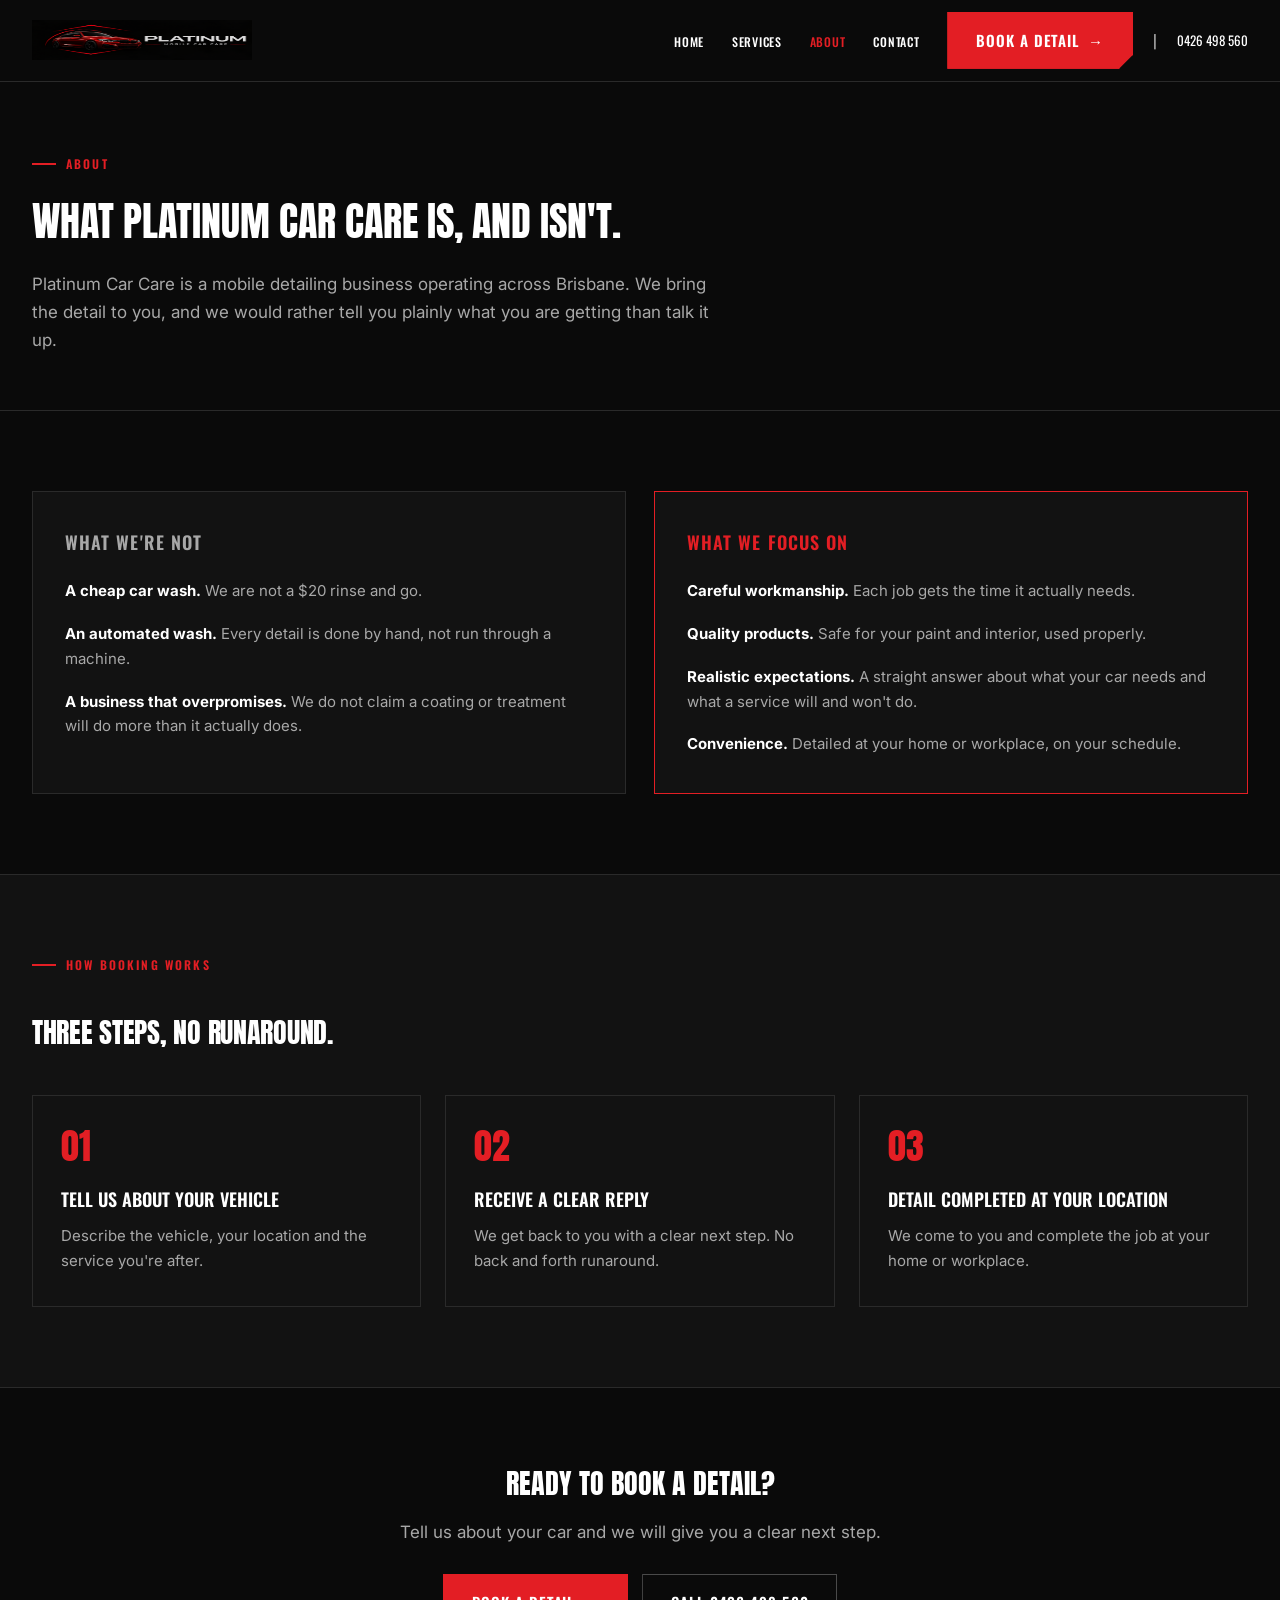
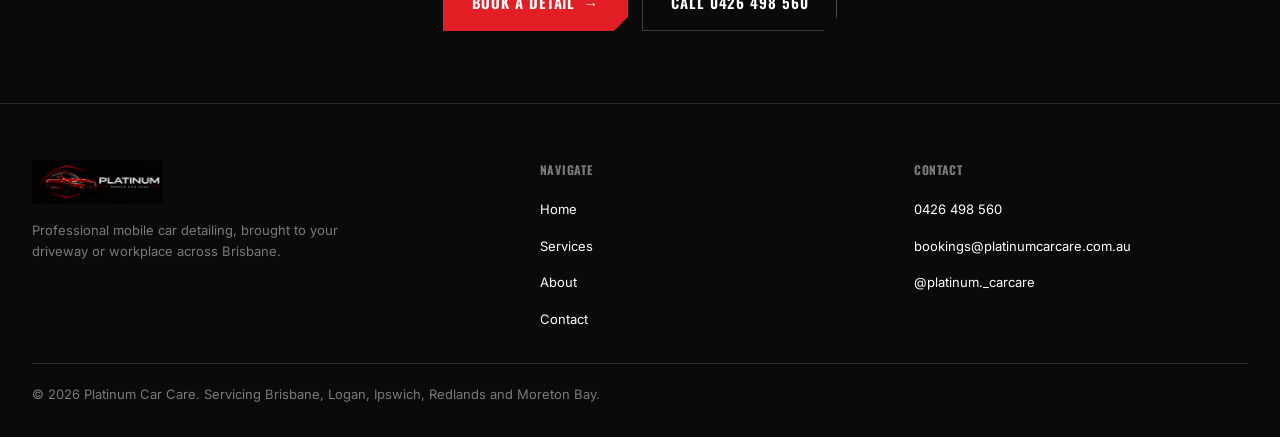
==== about.html @ b490b4bf "Build services, about and contact pages Completes the four-page site per the design reference: Servi" ====
<!DOCTYPE html>
<html lang="en-AU">
<head>
<meta charset="UTF-8">
<meta name="viewport" content="width=device-width, initial-scale=1">
<title>About | Platinum Car Care</title>
<meta name="description" content="Platinum Car Care is a mobile detailing business operating across Brisbane. Careful workmanship, quality products and realistic expectations, no overpromising.">
<link rel="canonical" href="/about.html">

<meta property="og:type" content="website">
<meta property="og:title" content="About | Platinum Car Care">
<meta property="og:description" content="What Platinum Car Care is, and isn't. A straight answer about what you're getting.">
<meta property="og:image" content="images/hero-car.jpg">
<meta name="twitter:card" content="summary_large_image">

<link rel="icon" type="image/png" sizes="32x32" href="images/favicon-32.png">
<link rel="icon" type="image/png" sizes="512x512" href="images/favicon-512.png">
<link rel="apple-touch-icon" href="images/apple-touch-icon.png">

<link rel="stylesheet" href="styles.css">
</head>
<body>
<a class="skip-link" href="#main">Skip to content</a>

<header class="site-header">
  <a class="site-header__logo" href="index.html">
    <img src="images/header-logo.png" alt="Platinum Mobile Car Care" width="220" height="74">
  </a>

  <button type="button" class="nav-toggle" aria-expanded="false" aria-controls="site-nav" aria-label="Toggle menu">
    <span class="nav-toggle__bars"></span>
  </button>

  <nav class="site-nav" id="site-nav" aria-label="Primary">
    <ul class="site-nav__links">
      <li><a href="index.html">Home</a></li>
      <li><a href="services.html">Services</a></li>
      <li><a href="about.html" aria-current="page">About</a></li>
      <li><a href="contact.html">Contact</a></li>
    </ul>
    <div class="site-nav__actions">
      <a class="btn btn-primary" href="contact.html#enquiry">Book a Detail <span class="btn-arrow" aria-hidden="true">&rarr;</span></a>
      <span class="site-nav__divider" aria-hidden="true">|</span>
      <a class="site-nav__phone" href="tel:0426498560">0426 498 560</a>
    </div>
  </nav>
</header>

<main id="main">

  <section class="page-hero">
    <div class="section__inner">
      <div class="section-heading__eyebrow">
        <span class="bar" aria-hidden="true"></span>
        <span class="label">About</span>
      </div>
      <h1 class="page-hero__title">What Platinum Car Care Is, And Isn't.</h1>
      <p class="page-hero__lede">Platinum Car Care is a mobile detailing business operating across Brisbane. We bring the detail to you, and we would rather tell you plainly what you are getting than talk it up.</p>
    </div>
  </section>

  <section class="section is-reveal" aria-label="What we're not, and what we focus on">
    <div class="section__inner">
      <div class="compare-grid">
        <div class="compare-card">
          <h2 class="compare-card__title">What We're Not</h2>
          <div class="compare-card__list">
            <p><strong>A cheap car wash.</strong> We are not a $20 rinse and go.</p>
            <p><strong>An automated wash.</strong> Every detail is done by hand, not run through a machine.</p>
            <p><strong>A business that overpromises.</strong> We do not claim a coating or treatment will do more than it actually does.</p>
          </div>
        </div>
        <div class="compare-card compare-card--accent">
          <h2 class="compare-card__title">What We Focus On</h2>
          <div class="compare-card__list">
            <p><strong>Careful workmanship.</strong> Each job gets the time it actually needs.</p>
            <p><strong>Quality products.</strong> Safe for your paint and interior, used properly.</p>
            <p><strong>Realistic expectations.</strong> A straight answer about what your car needs and what a service will and won't do.</p>
            <p><strong>Convenience.</strong> Detailed at your home or workplace, on your schedule.</p>
          </div>
        </div>
      </div>
    </div>
  </section>

  <section class="section section--alt is-reveal" aria-labelledby="process-heading">
    <div class="section__inner">
      <div class="section-heading section-heading--stacked">
        <div class="section-heading__eyebrow">
          <span class="bar" aria-hidden="true"></span>
          <span class="label">How Booking Works</span>
        </div>
        <h2 class="section-heading__title" id="process-heading">Three Steps, No Runaround.</h2>
      </div>

      <div class="process-grid">
        <div class="process-card">
          <span class="process-card__num">01</span>
          <h3 class="process-card__title">Tell Us About Your Vehicle</h3>
          <p class="process-card__desc">Describe the vehicle, your location and the service you're after.</p>
        </div>
        <div class="process-card">
          <span class="process-card__num">02</span>
          <h3 class="process-card__title">Receive A Clear Reply</h3>
          <p class="process-card__desc">We get back to you with a clear next step. No back and forth runaround.</p>
        </div>
        <div class="process-card">
          <span class="process-card__num">03</span>
          <h3 class="process-card__title">Detail Completed At Your Location</h3>
          <p class="process-card__desc">We come to you and complete the job at your home or workplace.</p>
        </div>
      </div>
    </div>
  </section>

  <section class="section section--divider cta is-reveal" aria-labelledby="cta-heading">
    <h2 class="cta__title" id="cta-heading">Ready To Book A Detail?</h2>
    <p class="cta__lede">Tell us about your car and we will give you a clear next step.</p>
    <div class="cta__actions">
      <a class="btn btn-primary" href="contact.html#enquiry">Book a Detail <span class="btn-arrow" aria-hidden="true">&rarr;</span></a>
      <a class="btn btn-secondary" href="tel:0426498560">Call 0426 498 560</a>
    </div>
  </section>

</main>

<footer class="site-footer">
  <div class="site-footer__grid">
    <div>
      <img class="site-footer__logo" src="images/header-logo.png" alt="Platinum Mobile Car Care">
      <p class="site-footer__blurb">Professional mobile car detailing, brought to your driveway or workplace across Brisbane.</p>
    </div>
    <div>
      <h3 class="site-footer__heading">Navigate</h3>
      <ul class="site-footer__links">
        <li><a href="index.html">Home</a></li>
        <li><a href="services.html">Services</a></li>
        <li><a href="about.html">About</a></li>
        <li><a href="contact.html">Contact</a></li>
      </ul>
    </div>
    <div>
      <h3 class="site-footer__heading">Contact</h3>
      <ul class="site-footer__links">
        <li><a href="tel:0426498560">0426 498 560</a></li>
        <li><a href="mailto:bookings@platinumcarcare.com.au">bookings@platinumcarcare.com.au</a></li>
        <li><a href="https://instagram.com/platinum._carcare">@platinum._carcare</a></li>
      </ul>
    </div>
  </div>
  <div class="site-footer__bottom">
    <p>&copy; 2026 Platinum Car Care. Servicing Brisbane, Logan, Ipswich, Redlands and Moreton Bay.</p>
  </div>
</footer>

<script src="main.js"></script>
</body>
</html>
---- styles.css ----
/*
  Type system
  -----------
  Display  (Anton):   oversized, condensed, near-black weight headlines. Built for impact
                        at large sizes, echoing the sharp angles of the logo mark.
  Heading  (Oswald):   semi-bold, wide-tracked condensed face for nav links, buttons, labels
                        and card titles. Reads clearly at small sizes and shares Anton's
                        verticality without competing with it at headline scale.
  Body     (Inter):    a neutral, highly legible grotesque for paragraph copy. Keeps longer
                        text (descriptions, FAQ answers) comfortable to read against the dark
                        background, in contrast to the two condensed display faces above.
  Headlines, labels, nav and buttons are set in uppercase; body copy stays sentence case.
*/

@import url('https://fonts.googleapis.com/css2?family=Anton&family=Oswald:wght@400;500;600;700&family=Inter:wght@400;500;600;700&display=swap');

:root {
  /* base palette */
  --black-1: #0a0a0a;
  --black-2: #121212;
  --black-3: #1a1a1a;
  --gray-1: #2a2a2a;
  --gray-2: #4a4a4a;
  --gray-3: #7a7a7a;
  --gray-4: #a8a8a8;
  --white: #ffffff;
  --red-1: #e31e24;
  --red-2: #b3151a;
  --red-3: #7a0e12;
  --red-glow: #ff3b3b;

  /* semantic */
  --bg-page: var(--black-1);
  --bg-surface: var(--black-2);
  --bg-surface-raised: var(--black-3);
  --border-subtle: var(--gray-1);
  --border-strong: var(--gray-2);

  --text-primary: var(--white);
  --text-secondary: var(--gray-4);
  --text-muted: var(--gray-3);
  --text-accent: var(--red-1);

  --focus-ring: var(--red-1);

  --border-hairline: 1px solid var(--border-subtle);
  --diagonal-clip: polygon(0 0, 100% 0, 100% calc(100% - 14px), calc(100% - 14px) 100%, 0 100%);
  --diagonal-clip-sm: polygon(0 0, 100% 0, 100% calc(100% - 8px), calc(100% - 8px) 100%, 0 100%);

  --duration-fast: 120ms;
  --duration-normal: 200ms;
  --ease-standard: cubic-bezier(.4, 0, .2, 1);

  /* fonts */
  --font-display: 'Anton', Impact, sans-serif;
  --font-heading: 'Oswald', 'Arial Narrow', sans-serif;
  --font-body: 'Inter', -apple-system, BlinkMacSystemFont, sans-serif;

  --text-display-xl: clamp(2.75rem, 5vw, 4.2rem);
  --text-display-lg: clamp(2rem, 4.2vw, 2.5rem);
  --text-display-md: clamp(1.5rem, 3.2vw, 1.75rem);
  --text-heading-lg: 1.125rem;
  --text-heading-md: .9375rem;
  --text-heading-sm: .75rem;
  --text-body-lg: 1.0625rem;
  --text-body-md: .9375rem;
  --text-body-sm: .8125rem;
  --text-label: .6875rem;

  --tracking-tight: -.01em;
  --tracking-wide: .06em;
  --tracking-widest: .18em;

  --leading-tight: 1.05;
  --leading-relaxed: 1.65;

  --container-max: 1440px;
  --container-pad: 32px;
}

*, *::before, *::after { box-sizing: border-box; }

html { -webkit-text-size-adjust: 100%; }

body {
  margin: 0;
  background: var(--bg-page);
  color: var(--text-primary);
  font-family: var(--font-body);
  line-height: var(--leading-relaxed);
}

img { max-width: 100%; display: block; }

a {
  color: var(--red-1);
  text-decoration: none;
  transition: color var(--duration-normal) var(--ease-standard);
}
a:hover { color: var(--red-glow); }

::selection { background: var(--red-1); color: var(--white); }

:focus-visible {
  outline: 2px solid var(--focus-ring);
  outline-offset: 2px;
}

.container {
  max-width: var(--container-max);
  margin: 0 auto;
  padding: 0 var(--container-pad);
}

.visually-hidden {
  position: absolute;
  width: 1px;
  height: 1px;
  margin: -1px;
  padding: 0;
  overflow: hidden;
  clip: rect(0, 0, 0, 0);
  white-space: nowrap;
  border: 0;
}

.skip-link {
  position: absolute;
  left: 12px;
  top: -60px;
  background: var(--red-1);
  color: var(--white);
  padding: 12px 18px;
  font-family: var(--font-heading);
  font-weight: 600;
  text-transform: uppercase;
  letter-spacing: var(--tracking-wide);
  z-index: 1000;
  transition: top var(--duration-normal) var(--ease-standard);
}
.skip-link:focus { top: 12px; }

/* ---------- Buttons ---------- */

.btn {
  display: inline-flex;
  align-items: center;
  justify-content: center;
  gap: 8px;
  font-family: var(--font-heading);
  font-weight: 600;
  text-transform: uppercase;
  letter-spacing: var(--tracking-wide);
  font-size: var(--text-heading-md);
  padding: 15px 28px;
  border: 1px solid transparent;
  cursor: pointer;
  clip-path: var(--diagonal-clip);
  white-space: nowrap;
  transition: background var(--duration-normal) var(--ease-standard),
              color var(--duration-normal) var(--ease-standard),
              border-color var(--duration-normal) var(--ease-standard);
}
.btn-primary {
  background: var(--red-1);
  color: var(--white);
  border-color: var(--red-1);
}
.btn-primary:hover,
.btn-primary:focus-visible {
  background: var(--red-glow);
  border-color: var(--red-glow);
  color: var(--white);
}
.btn-secondary {
  background: transparent;
  color: var(--white);
  border-color: var(--border-strong);
}
.btn-secondary:hover,
.btn-secondary:focus-visible {
  background: var(--bg-surface-raised);
  border-color: var(--white);
  color: var(--white);
}
.btn-arrow { flex-shrink: 0; }

/* ---------- Header / nav ---------- */

.site-header {
  position: sticky;
  top: 0;
  z-index: 100;
  display: flex;
  align-items: center;
  justify-content: space-between;
  gap: 20px;
  padding: 12px var(--container-pad);
  background: var(--black-1);
  border-bottom: var(--border-hairline);
  font-family: var(--font-heading);
}

.site-header__logo img { height: 40px; }

.nav-toggle {
  display: none;
  align-items: center;
  justify-content: center;
  width: 44px;
  height: 44px;
  background: transparent;
  border: 1px solid var(--border-strong);
  color: var(--white);
  cursor: pointer;
  clip-path: var(--diagonal-clip-sm);
}
.nav-toggle__bars,
.nav-toggle__bars::before,
.nav-toggle__bars::after {
  display: block;
  width: 20px;
  height: 2px;
  background: var(--white);
  transition: transform var(--duration-normal) var(--ease-standard), opacity var(--duration-normal) var(--ease-standard);
}
.nav-toggle__bars { position: relative; }
.nav-toggle__bars::before,
.nav-toggle__bars::after { content: ""; position: absolute; left: 0; }
.nav-toggle__bars::before { top: -6px; }
.nav-toggle__bars::after { top: 6px; }
.nav-toggle[aria-expanded="true"] .nav-toggle__bars { background: transparent; }
.nav-toggle[aria-expanded="true"] .nav-toggle__bars::before { transform: translateY(6px) rotate(45deg); }
.nav-toggle[aria-expanded="true"] .nav-toggle__bars::after { transform: translateY(-6px) rotate(-45deg); }

.site-nav {
  display: flex;
  align-items: center;
  gap: 28px;
  flex: 1;
  justify-content: flex-end;
}

.site-nav__links {
  display: flex;
  gap: 28px;
  list-style: none;
  margin: 0;
  padding: 0;
}
.site-nav__links a {
  font-size: var(--text-heading-sm);
  font-weight: 500;
  letter-spacing: var(--tracking-wide);
  text-transform: uppercase;
  color: var(--white);
  white-space: nowrap;
}
.site-nav__links a:hover,
.site-nav__links a:focus-visible,
.site-nav__links a[aria-current="page"] {
  color: var(--red-1);
}

.site-nav__actions {
  display: flex;
  align-items: center;
  gap: 20px;
}
.site-nav__phone {
  color: var(--white);
  font-size: var(--text-body-sm);
  white-space: nowrap;
}
.site-nav__phone:hover,
.site-nav__phone:focus-visible { color: var(--red-1); }
.site-nav__divider { color: var(--text-secondary); }

@media (max-width: 900px) {
  .nav-toggle { display: inline-flex; }
  .site-nav {
    position: fixed;
    inset: 68px 0 auto 0;
    flex-direction: column;
    align-items: stretch;
    justify-content: flex-start;
    gap: 0;
    background: var(--black-1);
    border-bottom: var(--border-hairline);
    padding: 8px var(--container-pad) 24px;
    transform: translateY(-12px);
    opacity: 0;
    pointer-events: none;
    visibility: hidden;
    transition: opacity var(--duration-normal) var(--ease-standard),
                transform var(--duration-normal) var(--ease-standard),
                visibility var(--duration-normal);
    max-height: calc(100vh - 68px);
    overflow-y: auto;
  }
  .site-nav.is-open {
    transform: translateY(0);
    opacity: 1;
    pointer-events: auto;
    visibility: visible;
  }
  .site-nav__links {
    flex-direction: column;
    gap: 4px;
    padding: 8px 0;
  }
  .site-nav__links a {
    display: block;
    padding: 12px 4px;
    border-bottom: var(--border-hairline);
  }
  .site-nav__actions {
    flex-direction: column;
    align-items: stretch;
    gap: 14px;
    margin-top: 12px;
  }
  .site-nav__divider { display: none; }
  .site-nav__actions .btn { width: 100%; }
}

@media (prefers-reduced-motion: reduce) {
  .site-nav,
  .nav-toggle__bars,
  .nav-toggle__bars::before,
  .nav-toggle__bars::after {
    transition: none;
  }
}

/* ---------- Hero ---------- */

.hero {
  position: relative;
  min-height: 620px;
  background: var(--black-1);
  display: flex;
  align-items: center;
  overflow: hidden;
  border-bottom: var(--border-hairline);
}
.hero__media {
  position: absolute;
  right: 0;
  top: 0;
  height: 100%;
  width: 58%;
  object-fit: cover;
  opacity: .92;
}
.hero__scrim {
  position: absolute;
  inset: 0;
  background: linear-gradient(90deg, var(--black-1) 38%, transparent 68%);
}
.hero__content {
  position: relative;
  z-index: 1;
  padding: 64px var(--container-pad);
  max-width: 600px;
  display: flex;
  flex-direction: column;
  gap: 22px;
}
.hero__eyebrow {
  display: flex;
  align-items: center;
  gap: 10px;
}
.hero__eyebrow span.bar {
  width: 24px;
  height: 2px;
  background: var(--red-1);
}
.hero__eyebrow span.label {
  font-family: var(--font-heading);
  font-size: var(--text-heading-sm);
  font-weight: 600;
  letter-spacing: var(--tracking-widest);
  text-transform: uppercase;
  color: var(--red-1);
}
.hero__title {
  font-family: var(--font-display);
  font-weight: 400;
  text-transform: uppercase;
  line-height: var(--leading-tight);
  font-size: var(--text-display-xl);
  margin: 0;
  color: var(--white);
}
.hero__rule {
  width: 64px;
  height: 4px;
  background: var(--red-1);
}
.hero__lede {
  color: var(--text-secondary);
  font-size: var(--text-body-lg);
  line-height: var(--leading-relaxed);
  margin: 0;
  max-width: 480px;
}
.hero__ctas {
  display: flex;
  gap: 14px;
  flex-wrap: wrap;
}
.hero__meta {
  display: flex;
  gap: 16px;
  flex-wrap: wrap;
  margin-top: 6px;
  font-family: var(--font-heading);
  font-size: var(--text-label);
  letter-spacing: var(--tracking-wide);
  text-transform: uppercase;
  color: var(--text-muted);
}

@media (max-width: 860px) {
  .hero {
    flex-direction: column;
    min-height: auto;
  }
  .hero__media {
    position: static;
    width: 100%;
    height: 280px;
    opacity: 1;
    order: -1;
  }
  .hero__scrim { display: none; }
  .hero__content {
    max-width: 100%;
    padding: 36px 20px 44px;
  }
}

/* ---------- Section shell ---------- */

.section {
  background: var(--black-1);
  padding: 80px var(--container-pad);
}
.section--alt { background: var(--black-2); border-top: var(--border-hairline); }
.section--divider { border-top: var(--border-hairline); }
.section__inner { max-width: var(--container-max); margin: 0 auto; }

.section.is-reveal {
  opacity: 0;
  transform: translateY(24px);
  transition: opacity 600ms var(--ease-standard), transform 600ms var(--ease-standard);
}
.section.is-reveal.is-visible {
  opacity: 1;
  transform: translateY(0);
}
@media (prefers-reduced-motion: reduce) {
  .section.is-reveal {
    opacity: 1;
    transform: none;
    transition: none;
  }
}

@media (max-width: 640px) {
  .section { padding: 56px 20px; }
}

/* ---------- Section heading ---------- */

.section-heading {
  display: flex;
  justify-content: space-between;
  align-items: flex-end;
  gap: 24px;
  flex-wrap: wrap;
}
.section-heading--stacked {
  flex-direction: column;
  align-items: flex-start;
}
.section-heading__eyebrow {
  display: flex;
  align-items: center;
  gap: 10px;
}
.section-heading__eyebrow span.bar {
  width: 24px;
  height: 2px;
  background: var(--red-1);
}
.section-heading__eyebrow span.label {
  font-family: var(--font-heading);
  font-size: var(--text-heading-sm);
  font-weight: 600;
  letter-spacing: var(--tracking-widest);
  text-transform: uppercase;
  color: var(--red-1);
}
.section-heading__title {
  font-family: var(--font-display);
  font-weight: 400;
  text-transform: uppercase;
  color: var(--white);
  font-size: var(--text-display-md);
  letter-spacing: var(--tracking-tight);
  margin: 10px 0 0;
}
.section-heading__description {
  font-family: var(--font-body);
  color: var(--text-secondary);
  font-size: var(--text-body-md);
  line-height: var(--leading-relaxed);
  max-width: 420px;
  margin: 0;
}

/* ---------- Service cards ---------- */

.services-grid {
  display: grid;
  grid-template-columns: repeat(3, 1fr);
  gap: 20px;
  margin-top: 40px;
}
@media (max-width: 900px) {
  .services-grid { grid-template-columns: repeat(2, 1fr); }
}
@media (max-width: 600px) {
  .services-grid { grid-template-columns: 1fr; }
}

.service-card {
  background: var(--bg-surface);
  border: var(--border-hairline);
  clip-path: var(--diagonal-clip);
  display: flex;
  flex-direction: column;
  overflow: hidden;
}
.service-card__media {
  position: relative;
  height: 160px;
}
.service-card__media img {
  width: 100%;
  height: 100%;
  object-fit: cover;
}
.service-card__index {
  position: absolute;
  top: 12px;
  left: 14px;
  display: flex;
  align-items: center;
  gap: 8px;
  font-family: var(--font-heading);
  font-weight: 600;
  font-size: var(--text-heading-sm);
  color: var(--white);
}
.service-card__index .bar {
  width: 18px;
  height: 2px;
  background: var(--red-1);
}
.service-card__body { padding: 18px 20px 22px; }
.service-card__title {
  font-family: var(--font-heading);
  font-weight: 600;
  text-transform: uppercase;
  font-size: var(--text-heading-lg);
  color: var(--white);
  margin: 0 0 8px;
}
.service-card__desc {
  font-family: var(--font-body);
  font-size: var(--text-body-sm);
  color: var(--text-secondary);
  line-height: var(--leading-relaxed);
  margin: 0 0 14px;
}
.service-card__link {
  display: inline-flex;
  align-items: center;
  gap: 6px;
  font-family: var(--font-heading);
  font-weight: 600;
  font-size: var(--text-body-sm);
  letter-spacing: var(--tracking-wide);
  text-transform: uppercase;
  color: var(--red-1);
}

/* ---------- Feature cards (Why Platinum) ---------- */

.features-grid {
  display: grid;
  grid-template-columns: repeat(4, 1fr);
  gap: 20px;
  margin-top: 36px;
}
@media (max-width: 900px) {
  .features-grid { grid-template-columns: repeat(2, 1fr); }
}
@media (max-width: 560px) {
  .features-grid { grid-template-columns: 1fr; }
}
.feature-card {
  background: var(--bg-surface);
  border: var(--border-hairline);
  padding: 28px 24px;
  display: flex;
  flex-direction: column;
  gap: 12px;
}
.feature-card .bar {
  width: 24px;
  height: 2px;
  background: var(--red-1);
}
.feature-card__title {
  font-family: var(--font-heading);
  font-weight: 600;
  text-transform: uppercase;
  font-size: var(--text-heading-lg);
  color: var(--white);
  margin: 0;
}
.feature-card__desc {
  font-size: var(--text-body-sm);
  color: var(--text-secondary);
  line-height: var(--leading-relaxed);
  margin: 0;
}

/* ---------- Service area ---------- */

.area-lede {
  color: var(--text-secondary);
  font-size: var(--text-body-lg);
  line-height: var(--leading-relaxed);
  margin: 20px 0 24px;
  max-width: 640px;
}
.area-tags {
  display: flex;
  gap: 12px;
  flex-wrap: wrap;
  margin: 0 0 20px;
  padding: 0;
  list-style: none;
}
.area-tags li {
  border: var(--border-hairline);
  padding: 10px 18px;
  font-family: var(--font-heading);
  font-size: var(--text-label);
  letter-spacing: var(--tracking-wide);
  text-transform: uppercase;
  color: var(--white);
}
.area-note {
  color: var(--text-muted);
  font-size: var(--text-body-md);
  margin: 0;
}

/* ---------- FAQ ---------- */

.faq {
  max-width: 900px;
  margin: 0 auto;
}
.faq-list {
  margin-top: 32px;
}
.faq-item {
  border-top: var(--border-hairline);
  padding: 22px 0;
}
.faq-item:last-child { border-bottom: var(--border-hairline); }
.faq-item__q {
  font-family: var(--font-heading);
  font-weight: 600;
  text-transform: uppercase;
  font-size: var(--text-heading-md);
  color: var(--white);
  margin: 0 0 8px;
}
.faq-item__a {
  color: var(--text-secondary);
  font-size: var(--text-body-md);
  line-height: var(--leading-relaxed);
  margin: 0;
}

/* ---------- CTA ---------- */

.cta {
  text-align: center;
  padding: 72px var(--container-pad);
}
.cta__title {
  font-family: var(--font-display);
  font-weight: 400;
  text-transform: uppercase;
  color: var(--white);
  font-size: var(--text-display-md);
  margin: 0 0 12px;
}
.cta__lede {
  color: var(--text-secondary);
  font-size: var(--text-body-lg);
  margin: 0 0 28px;
}
.cta__actions {
  display: flex;
  gap: 14px;
  justify-content: center;
  flex-wrap: wrap;
}

/* ---------- Footer ---------- */

.site-footer {
  background: var(--black-1);
  border-top: var(--border-hairline);
  padding: 56px var(--container-pad) 32px;
}
.site-footer__grid {
  max-width: var(--container-max);
  margin: 0 auto;
  display: grid;
  grid-template-columns: 1.4fr 1fr 1fr;
  gap: 40px;
}
@media (max-width: 700px) {
  .site-footer__grid { grid-template-columns: 1fr; gap: 28px; }
}
.site-footer__logo { height: 44px; margin-bottom: 16px; }
.site-footer__blurb {
  color: var(--text-muted);
  font-size: var(--text-body-sm);
  line-height: var(--leading-relaxed);
  max-width: 320px;
  margin: 0;
}
.site-footer__heading {
  font-family: var(--font-heading);
  letter-spacing: var(--tracking-wide);
  text-transform: uppercase;
  font-size: var(--text-heading-sm);
  color: var(--text-muted);
  margin: 0 0 16px;
}
.site-footer__links {
  display: flex;
  flex-direction: column;
  gap: 10px;
  list-style: none;
  margin: 0;
  padding: 0;
}
.site-footer__links a {
  color: var(--white);
  font-size: var(--text-body-sm);
}
.site-footer__bottom {
  max-width: var(--container-max);
  margin: 32px auto 0;
  padding-top: 20px;
  border-top: var(--border-hairline);
  display: flex;
  justify-content: space-between;
  flex-wrap: wrap;
  gap: 8px;
}
.site-footer__bottom p {
  color: var(--text-muted);
  font-size: var(--text-body-sm);
  margin: 0;
}

/* ---------- Page hero (services / about / contact) ---------- */

.page-hero {
  background: var(--black-1);
  padding: 72px var(--container-pad) 56px;
  border-bottom: var(--border-hairline);
}
.page-hero__title {
  font-family: var(--font-display);
  font-weight: 400;
  text-transform: uppercase;
  color: var(--white);
  font-size: var(--text-display-lg);
  margin: 14px 0 16px;
  max-width: 820px;
}
.page-hero__lede {
  color: var(--text-secondary);
  font-size: var(--text-body-lg);
  line-height: var(--leading-relaxed);
  max-width: 680px;
  margin: 0;
}
@media (max-width: 640px) {
  .page-hero { padding: 48px 20px 40px; }
}

/* ---------- Service detail (services page) ---------- */

.service-detail {
  padding: 72px var(--container-pad);
  border-bottom: var(--border-hairline);
}
.service-detail__inner {
  max-width: var(--container-max);
  margin: 0 auto;
  display: grid;
  grid-template-columns: 1fr 1fr;
  gap: 56px;
  align-items: center;
}
.service-detail__num {
  font-family: var(--font-heading);
  font-weight: 600;
  font-size: var(--text-heading-sm);
  color: var(--red-1);
}
.service-detail__title {
  font-family: var(--font-display);
  font-weight: 400;
  text-transform: uppercase;
  color: var(--white);
  font-size: var(--text-display-md);
  margin: 8px 0 16px;
}
.service-detail__desc {
  color: var(--text-secondary);
  font-size: var(--text-body-lg);
  line-height: var(--leading-relaxed);
  margin: 0 0 18px;
}
.service-detail__list {
  color: var(--text-secondary);
  font-size: var(--text-body-md);
  line-height: var(--leading-relaxed);
  margin: 0;
  padding-left: 20px;
}
.service-detail__list li + li { margin-top: 6px; }
.service-detail__media {
  clip-path: var(--diagonal-clip);
  height: 380px;
  overflow: hidden;
}
.service-detail__media img {
  width: 100%;
  height: 100%;
  object-fit: cover;
}

@media (max-width: 860px) {
  .service-detail { padding: 48px 20px; }
  .service-detail__inner { grid-template-columns: 1fr; gap: 28px; }
  .service-detail__media { height: 240px; order: -1; }
}

/* ---------- About: comparison grid ---------- */

.compare-grid {
  display: grid;
  grid-template-columns: 1fr 1fr;
  gap: 28px;
}
@media (max-width: 700px) {
  .compare-grid { grid-template-columns: 1fr; }
}
.compare-card {
  background: var(--bg-surface);
  border: var(--border-hairline);
  padding: 36px 32px;
}
.compare-card--accent { border: 1px solid var(--red-1); }
.compare-card__title {
  font-family: var(--font-heading);
  font-weight: 600;
  text-transform: uppercase;
  letter-spacing: var(--tracking-wide);
  font-size: var(--text-heading-lg);
  color: var(--text-secondary);
  margin: 0 0 22px;
}
.compare-card--accent .compare-card__title { color: var(--red-1); }
.compare-card__list {
  display: flex;
  flex-direction: column;
  gap: 18px;
}
.compare-card__list p {
  margin: 0;
  color: var(--text-secondary);
  font-size: var(--text-body-md);
  line-height: var(--leading-relaxed);
}
.compare-card__list strong { color: var(--white); }

/* ---------- About: process steps ---------- */

.process-grid {
  display: grid;
  grid-template-columns: repeat(3, 1fr);
  gap: 24px;
  margin-top: 40px;
}
@media (max-width: 860px) {
  .process-grid { grid-template-columns: 1fr; }
}
.process-card {
  background: var(--bg-surface);
  border: var(--border-hairline);
  padding: 32px 28px;
}
.process-card__num {
  font-family: var(--font-display);
  color: var(--red-1);
  font-size: 2.25rem;
  line-height: 1;
}
.process-card__title {
  font-family: var(--font-heading);
  font-weight: 600;
  text-transform: uppercase;
  font-size: var(--text-heading-lg);
  color: var(--white);
  margin: 16px 0 10px;
}
.process-card__desc {
  color: var(--text-secondary);
  font-size: var(--text-body-md);
  line-height: var(--leading-relaxed);
  margin: 0;
}

/* ---------- Contact ---------- */

.enquiry-grid {
  display: grid;
  grid-template-columns: 1.4fr 1fr;
  gap: 48px;
}
@media (max-width: 900px) {
  .enquiry-grid { grid-template-columns: 1fr; }
}

.enquiry-form {
  display: flex;
  flex-direction: column;
  gap: 22px;
}
.form-row {
  display: grid;
  grid-template-columns: 1fr 1fr;
  gap: 20px;
}
@media (max-width: 560px) {
  .form-row { grid-template-columns: 1fr; }
}
.field-label {
  display: block;
  font-family: var(--font-heading);
  font-size: var(--text-label);
  letter-spacing: var(--tracking-wide);
  text-transform: uppercase;
  color: var(--text-secondary);
  margin-bottom: 8px;
}
.field {
  width: 100%;
  background: var(--black-1);
  border: 1px solid var(--border-strong);
  color: var(--white);
  font-family: var(--font-body);
  font-size: var(--text-body-md);
  padding: 12px 14px;
  box-sizing: border-box;
}
.field:focus-visible {
  outline: 2px solid var(--red-1);
  outline-offset: 1px;
}
textarea.field { resize: vertical; }
.form-error {
  color: var(--red-1);
  font-size: var(--text-body-sm);
  margin: 0;
}
.success-panel {
  background: var(--bg-surface);
  border: 1px solid var(--red-1);
  padding: 48px 40px;
}
.success-panel__title {
  font-family: var(--font-heading);
  font-weight: 600;
  text-transform: uppercase;
  font-size: var(--text-heading-lg);
  color: var(--white);
  margin: 0 0 12px;
}
.success-panel__desc {
  color: var(--text-secondary);
  font-size: var(--text-body-lg);
  line-height: var(--leading-relaxed);
  margin: 0;
}
.success-panel__desc a { color: var(--red-1); }

.contact-aside {
  display: flex;
  flex-direction: column;
  gap: 32px;
}
.contact-card {
  background: var(--bg-surface);
  border: var(--border-hairline);
  padding: 32px 28px;
}
.contact-card__title {
  font-family: var(--font-heading);
  font-weight: 600;
  text-transform: uppercase;
  letter-spacing: var(--tracking-wide);
  font-size: var(--text-heading-md);
  color: var(--text-secondary);
  margin: 0 0 18px;
}
.contact-card__links {
  display: flex;
  flex-direction: column;
  gap: 12px;
}
.contact-card__links a.phone {
  color: var(--white);
  font-size: var(--text-body-lg);
  font-weight: 600;
}
.contact-card__links a.muted {
  color: var(--text-secondary);
  font-size: var(--text-body-md);
}
.contact-card__desc {
  color: var(--text-secondary);
  font-size: var(--text-body-md);
  line-height: var(--leading-relaxed);
  margin: 0 0 14px;
}
.contact-card__note {
  color: var(--text-muted);
  font-size: var(--text-body-sm);
  margin: 0;
}
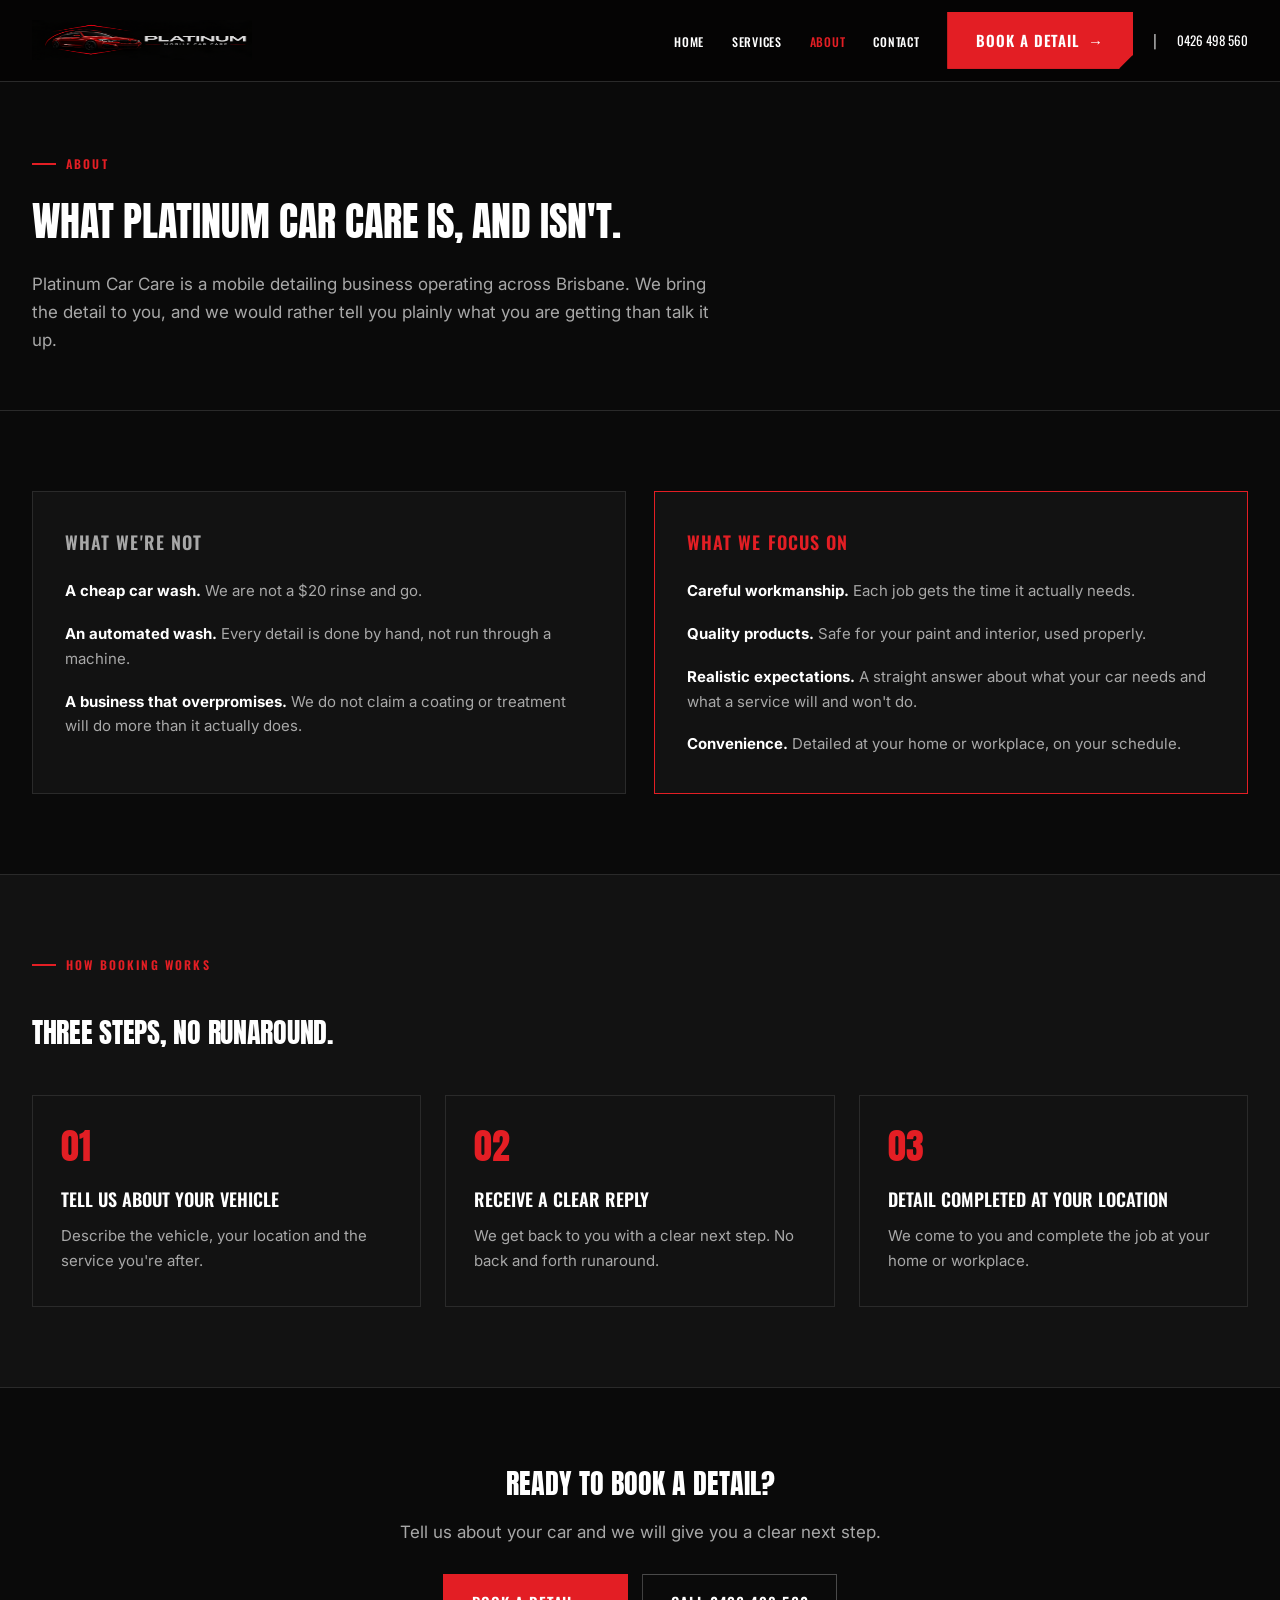
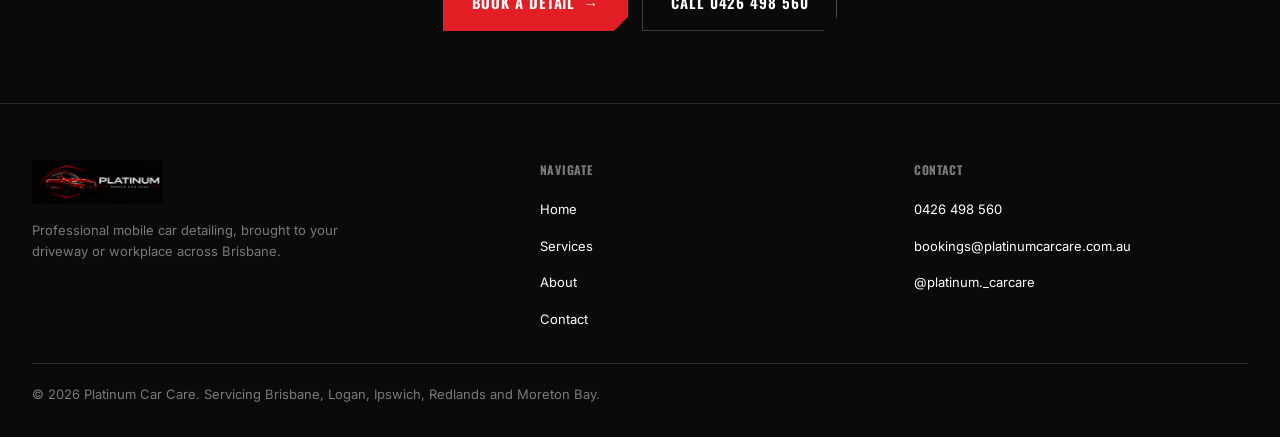
==== commit 4baf6d7a: "Blend header into logo background, lock dark color scheme Header (and its mobile dropdown) now use a" ====
--- a/about.html
+++ b/about.html
@@ -3,6 +3,7 @@
 <head>
 <meta charset="UTF-8">
 <meta name="viewport" content="width=device-width, initial-scale=1">
+<meta name="color-scheme" content="dark">
 <title>About | Platinum Car Care</title>
 <meta name="description" content="Platinum Car Care is a mobile detailing business operating across Brisbane. Careful workmanship, quality products and realistic expectations, no overpromising.">
 <link rel="canonical" href="/about.html">
--- a/styles.css
+++ b/styles.css
@@ -19,6 +19,8 @@
   --black-1: #0a0a0a;
   --black-2: #121212;
   --black-3: #1a1a1a;
+  /* sampled from header-logo.png's own background so the header blends into the logo art */
+  --header-bg: #050404;
   --gray-1: #2a2a2a;
   --gray-2: #4a4a4a;
   --gray-3: #7a7a7a;
@@ -80,6 +82,11 @@
 
 *, *::before, *::after { box-sizing: border-box; }
 
+/* This site has one theme only, so lock the color scheme: prevents the browser
+   from swapping in light-mode UA styling (form controls, scrollbars) when the
+   OS/browser is set to light mode. */
+:root { color-scheme: dark; }
+
 html { -webkit-text-size-adjust: 100%; }
 
 body {
@@ -196,7 +203,7 @@
   justify-content: space-between;
   gap: 20px;
   padding: 12px var(--container-pad);
-  background: var(--black-1);
+  background: var(--header-bg);
   border-bottom: var(--border-hairline);
   font-family: var(--font-heading);
 }
@@ -285,7 +292,7 @@
     align-items: stretch;
     justify-content: flex-start;
     gap: 0;
-    background: var(--black-1);
+    background: var(--header-bg);
     border-bottom: var(--border-hairline);
     padding: 8px var(--container-pad) 24px;
     transform: translateY(-12px);
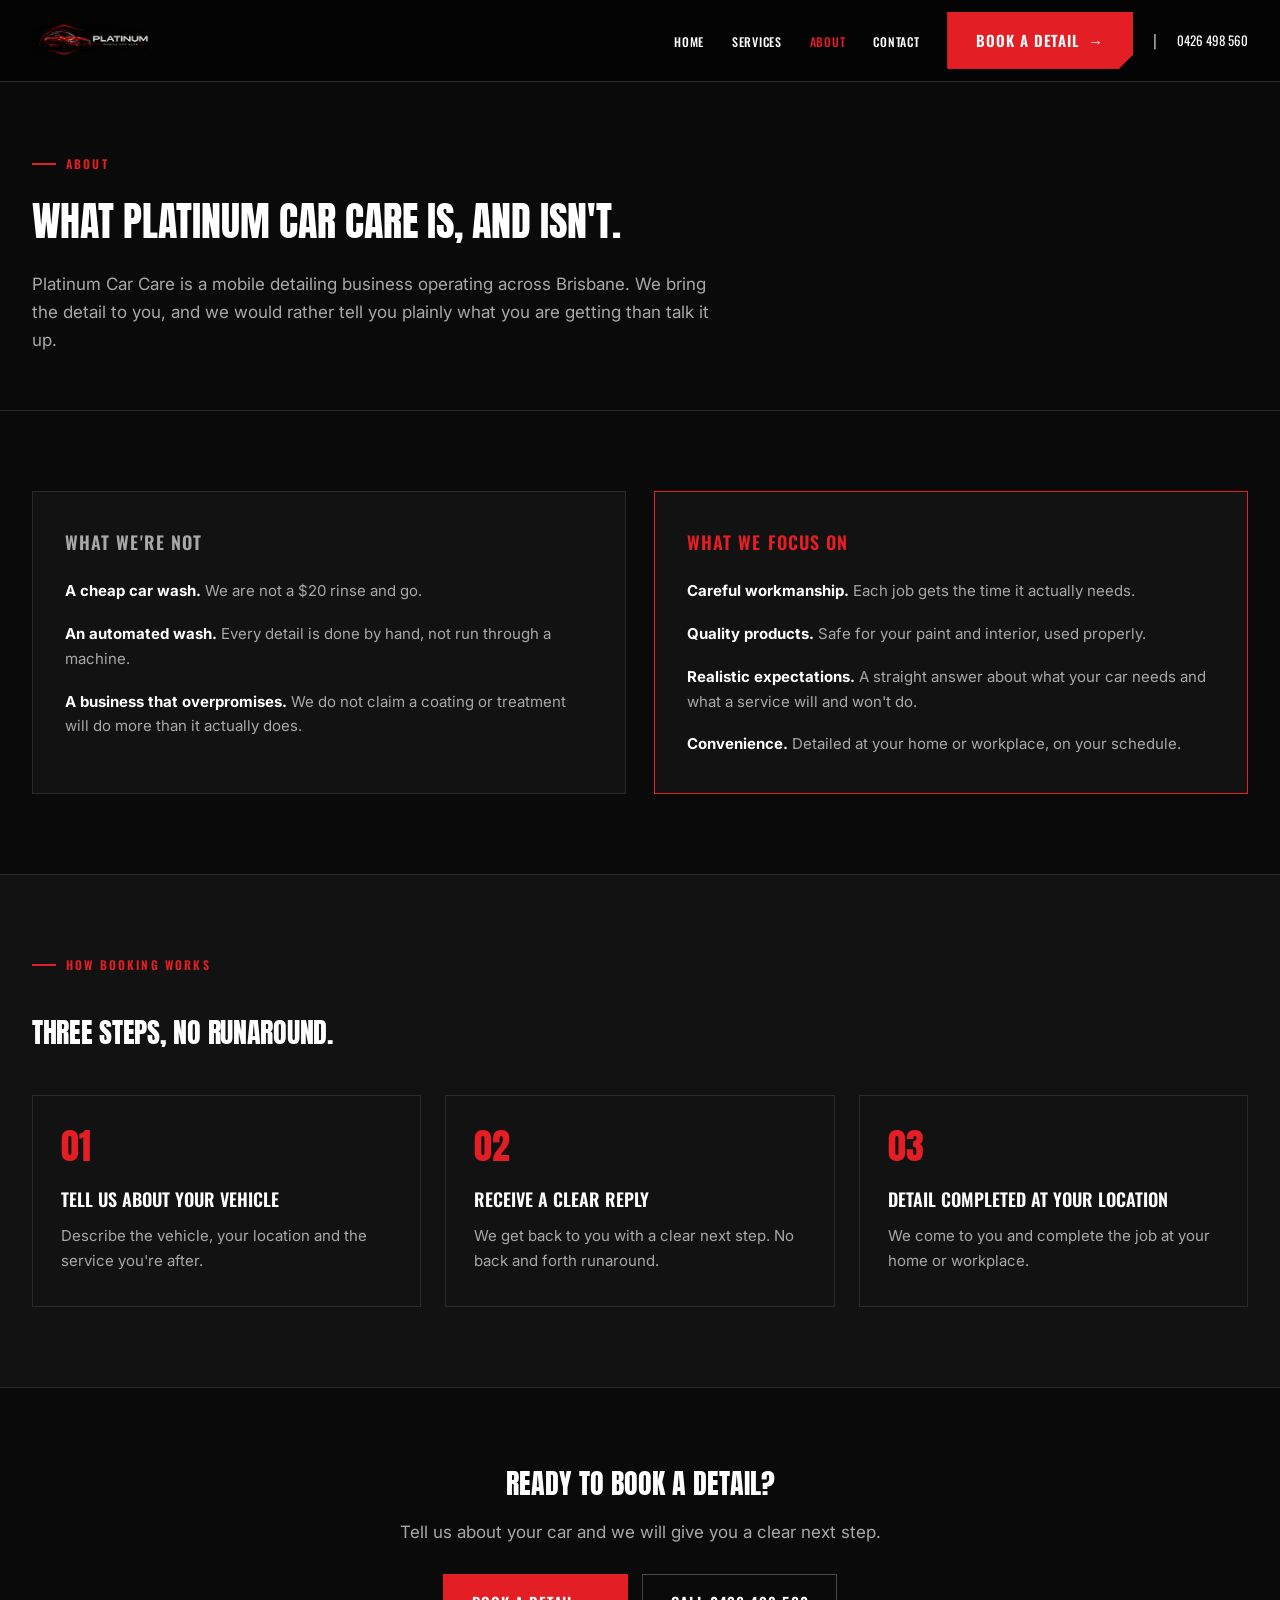
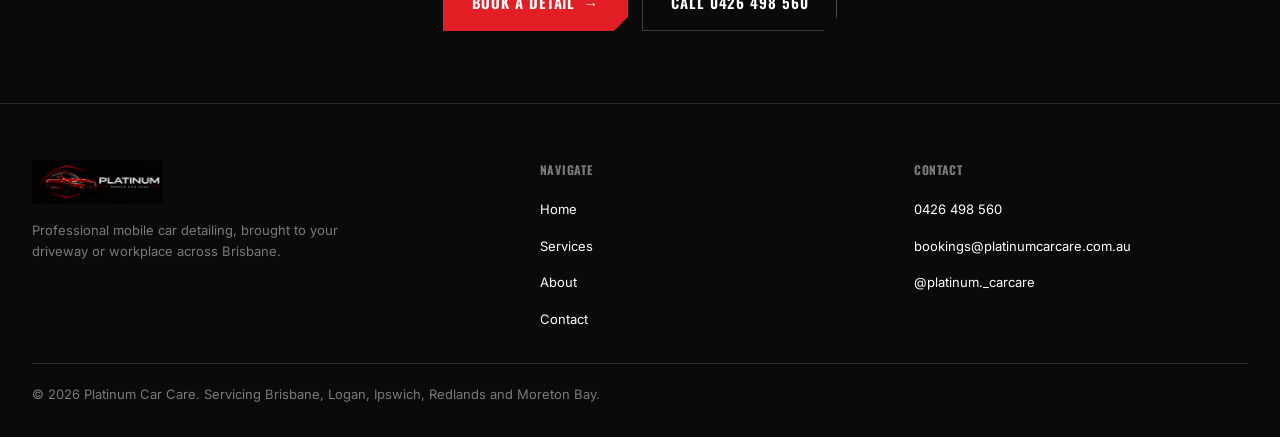
==== commit 7c280866: "Swap hero image for real customer car photo Replaces the placeholder hero-car.jpg with a real photo " ====
--- a/about.html
+++ b/about.html
@@ -11,7 +11,7 @@
 <meta property="og:type" content="website">
 <meta property="og:title" content="About | Platinum Car Care">
 <meta property="og:description" content="What Platinum Car Care is, and isn't. A straight answer about what you're getting.">
-<meta property="og:image" content="images/hero-car.jpg">
+<meta property="og:image" content="images/hero-amg-c63s.jpg">
 <meta name="twitter:card" content="summary_large_image">
 
 <link rel="icon" type="image/png" sizes="32x32" href="images/favicon-32.png">
--- a/styles.css
+++ b/styles.css
@@ -208,7 +208,7 @@
   font-family: var(--font-heading);
 }
 
-.site-header__logo img { height: 40px; }
+.site-header__logo img { height: 40px; width: auto; }
 
 .nav-toggle {
   display: none;
@@ -752,7 +752,7 @@
 @media (max-width: 700px) {
   .site-footer__grid { grid-template-columns: 1fr; gap: 28px; }
 }
-.site-footer__logo { height: 44px; margin-bottom: 16px; }
+.site-footer__logo { height: 44px; width: auto; margin-bottom: 16px; }
 .site-footer__blurb {
   color: var(--text-muted);
   font-size: var(--text-body-sm);
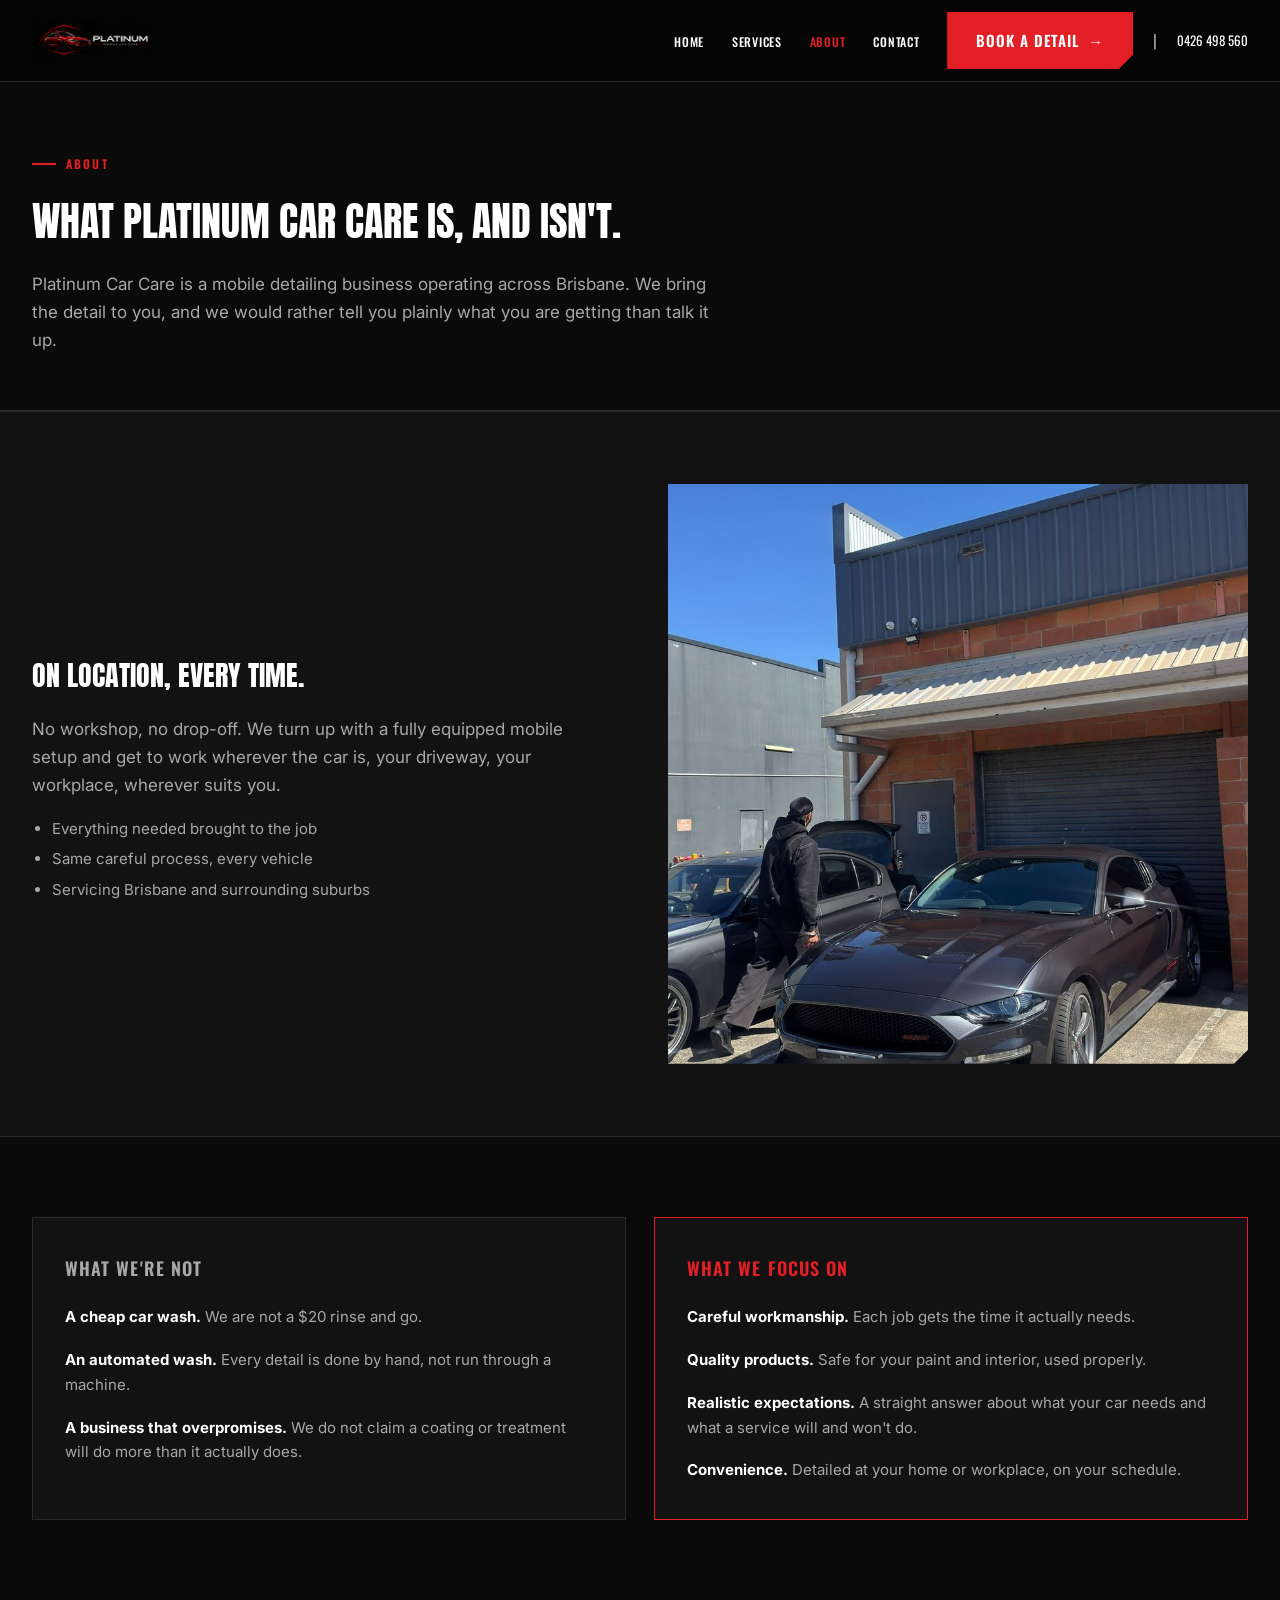
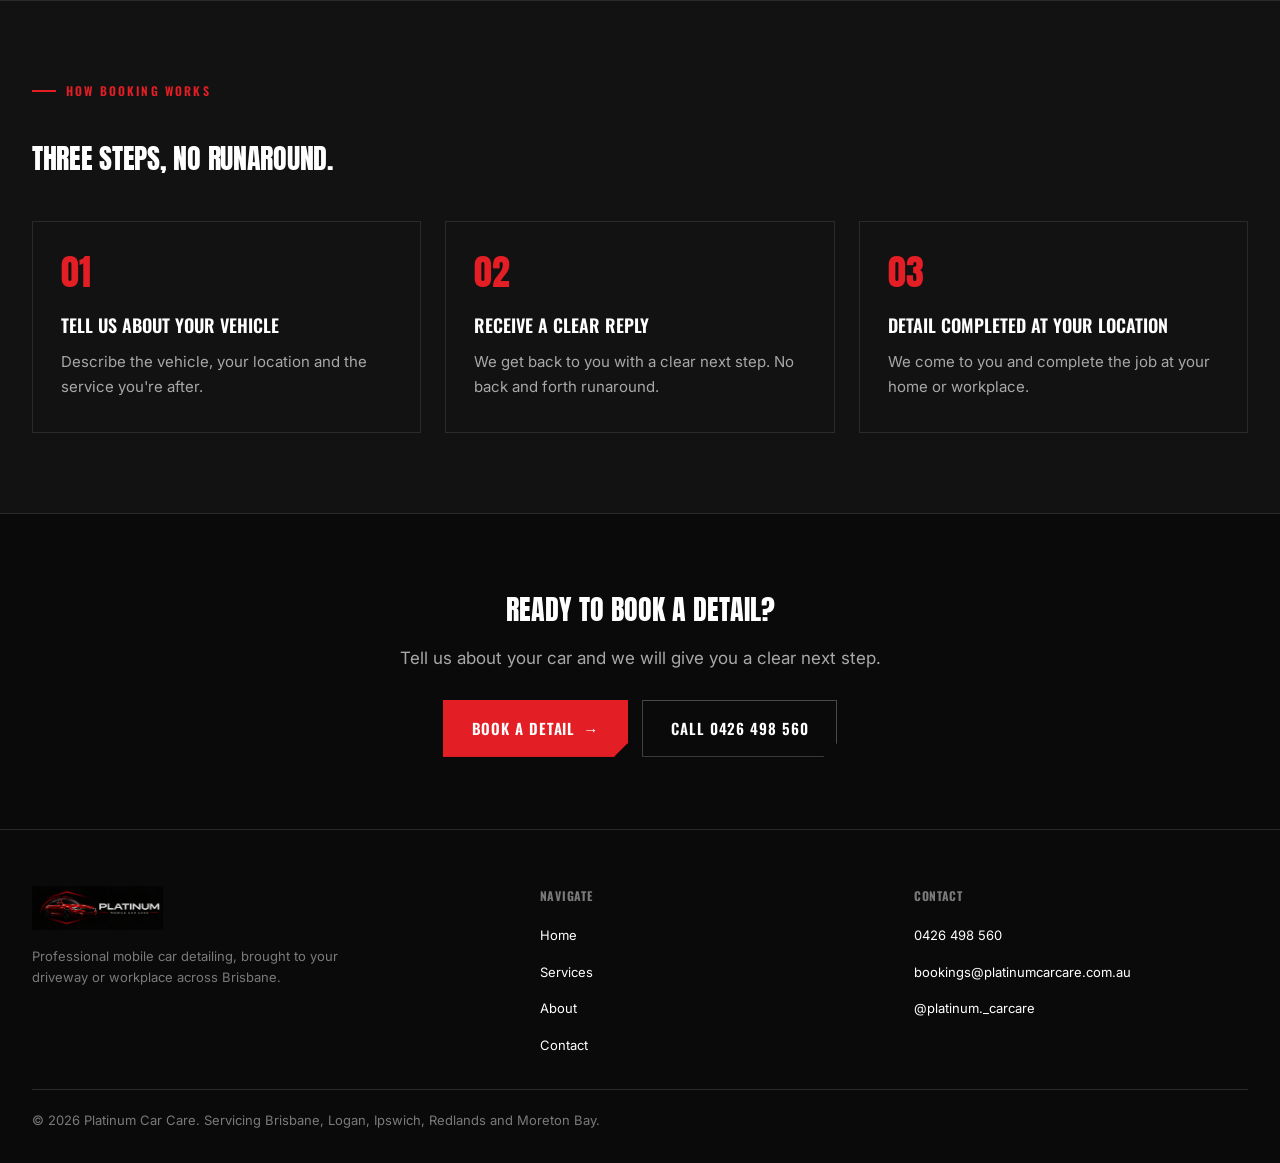
==== commit fa6d8f7b: "Replace placeholder imagery with real detailing photos and video Pulls from the 37-file media drop (" ====
--- a/about.html
+++ b/about.html
@@ -57,6 +57,23 @@
       </div>
       <h1 class="page-hero__title">What Platinum Car Care Is, And Isn't.</h1>
       <p class="page-hero__lede">Platinum Car Care is a mobile detailing business operating across Brisbane. We bring the detail to you, and we would rather tell you plainly what you are getting than talk it up.</p>
+    </div>
+  </section>
+
+  <section class="service-detail is-reveal section--alt" aria-labelledby="on-location-heading">
+    <div class="service-detail__inner">
+      <div>
+        <h2 class="service-detail__title" id="on-location-heading">On Location, Every Time.</h2>
+        <p class="service-detail__desc">No workshop, no drop-off. We turn up with a fully equipped mobile setup and get to work wherever the car is, your driveway, your workplace, wherever suits you.</p>
+        <ul class="service-detail__list">
+          <li>Everything needed brought to the job</li>
+          <li>Same careful process, every vehicle</li>
+          <li>Servicing Brisbane and surrounding suburbs</li>
+        </ul>
+      </div>
+      <div class="service-detail__media">
+        <img src="images/about-mobile-setup-arrival.jpg" alt="Platinum Car Care arriving on site with mobile detailing gear, Ford Mustang ready to be detailed" loading="lazy" width="900" height="1600">
+      </div>
     </div>
   </section>
 
--- a/styles.css
+++ b/styles.css
@@ -340,40 +340,74 @@
   }
 }
 
-/* ---------- Hero ---------- */
-
-.hero {
+/* ---------- Hero: cinematic scroll-scrubbed video ---------- */
+
+/* Tall scroll track; the pin below rides sticky inside it. Desktop default. */
+.hero-cinema {
   position: relative;
-  min-height: 620px;
+  height: 300vh;
+}
+.hero-cinema__pin {
+  position: sticky;
+  top: 0;
+  height: 100vh;
+  overflow: hidden;
   background: var(--black-1);
-  display: flex;
-  align-items: center;
-  overflow: hidden;
   border-bottom: var(--border-hairline);
 }
-.hero__media {
-  position: absolute;
-  right: 0;
-  top: 0;
-  height: 100%;
-  width: 58%;
-  object-fit: cover;
-  opacity: .92;
-}
-.hero__scrim {
+.hero-cinema__media {
   position: absolute;
   inset: 0;
-  background: linear-gradient(90deg, var(--black-1) 38%, transparent 68%);
-}
-.hero__content {
-  position: relative;
+  width: 100%;
+  height: 100%;
+  object-fit: cover;
+}
+.hero-cinema__media--video {
+  opacity: 0;
+  transition: opacity 500ms var(--ease-standard);
+}
+.hero-cinema__media--video.is-ready { opacity: 1; }
+
+/* Cinematic scrim: readable over text on the left, car stays visually dominant
+   on the right and through the middle (no flattening wash over the whole frame). */
+.hero-cinema__scrim {
+  position: absolute;
+  inset: 0;
+  background:
+    linear-gradient(90deg, var(--black-1) 0%, rgba(10, 10, 10, .78) 20%, rgba(10, 10, 10, .28) 42%, rgba(10, 10, 10, 0) 60%),
+    linear-gradient(0deg, rgba(10, 10, 10, .55) 0%, rgba(10, 10, 10, 0) 26%);
+  pointer-events: none;
+}
+
+.hero-cinema__content {
+  position: absolute;
+  inset: 0;
   z-index: 1;
-  padding: 64px var(--container-pad);
+  padding: 0 var(--container-pad);
   max-width: 600px;
   display: flex;
   flex-direction: column;
+  justify-content: center;
   gap: 22px;
-}
+  will-change: opacity, transform;
+}
+.hero-cinema__content--end { opacity: 0; }
+
+@media (max-width: 900px) {
+  /* Simplified mobile/reduced-motion hero: single viewport, no pin, no video,
+     just the poster frame behind the initial text (JS applies this class). */
+  .hero-cinema--simple { height: auto; }
+  .hero-cinema--simple .hero-cinema__pin { position: relative; height: 100vh; }
+  .hero-cinema--simple .hero-cinema__media--video { display: none; }
+  .hero-cinema--simple .hero-cinema__content--end { display: none; }
+  .hero-cinema--simple .hero-cinema__content--start {
+    opacity: 1 !important;
+    transform: none !important;
+    pointer-events: auto !important;
+  }
+  .hero-cinema__content { padding: 36px 20px 44px; max-width: 100%; }
+}
+
 .hero__eyebrow {
   display: flex;
   align-items: center;
@@ -428,25 +462,6 @@
   letter-spacing: var(--tracking-wide);
   text-transform: uppercase;
   color: var(--text-muted);
-}
-
-@media (max-width: 860px) {
-  .hero {
-    flex-direction: column;
-    min-height: auto;
-  }
-  .hero__media {
-    position: static;
-    width: 100%;
-    height: 280px;
-    opacity: 1;
-    order: -1;
-  }
-  .hero__scrim { display: none; }
-  .hero__content {
-    max-width: 100%;
-    padding: 36px 20px 44px;
-  }
 }
 
 /* ---------- Section shell ---------- */
@@ -554,7 +569,7 @@
 }
 .service-card__media {
   position: relative;
-  height: 160px;
+  aspect-ratio: 1 / 1;
 }
 .service-card__media img {
   width: 100%;
@@ -604,6 +619,71 @@
   letter-spacing: var(--tracking-wide);
   text-transform: uppercase;
   color: var(--red-1);
+}
+
+/* ---------- Gallery (real jobs, real cars) ---------- */
+
+.gallery-grid {
+  display: grid;
+  grid-template-columns: repeat(5, 1fr);
+  gap: 16px;
+  margin-top: 40px;
+}
+@media (max-width: 1100px) {
+  .gallery-grid { grid-template-columns: repeat(3, 1fr); }
+}
+@media (max-width: 560px) {
+  .gallery-grid { grid-template-columns: repeat(2, 1fr); gap: 10px; }
+}
+
+.gallery-item {
+  position: relative;
+  aspect-ratio: 3 / 4;
+  overflow: hidden;
+  clip-path: var(--diagonal-clip-sm);
+  background: var(--bg-surface);
+}
+.gallery-item img,
+.gallery-item video {
+  width: 100%;
+  height: 100%;
+  object-fit: cover;
+  transition: transform 600ms var(--ease-standard);
+}
+.gallery-item:hover img,
+.gallery-item:hover video,
+.gallery-item:focus-within img,
+.gallery-item:focus-within video {
+  transform: scale(1.06);
+}
+.gallery-item__caption {
+  position: absolute;
+  inset: auto 0 0 0;
+  display: flex;
+  align-items: center;
+  gap: 6px;
+  padding: 10px 12px;
+  background: linear-gradient(0deg, rgba(10, 10, 10, .82), transparent);
+  font-family: var(--font-heading);
+  font-size: var(--text-label);
+  font-weight: 600;
+  letter-spacing: var(--tracking-wide);
+  text-transform: uppercase;
+  color: var(--white);
+  pointer-events: none;
+}
+.gallery-item__caption .dot {
+  width: 6px;
+  height: 6px;
+  border-radius: 50%;
+  background: var(--red-1);
+  flex-shrink: 0;
+}
+@media (prefers-reduced-motion: reduce) {
+  .gallery-item img,
+  .gallery-item video {
+    transition: none;
+  }
 }
 
 /* ---------- Feature cards (Why Platinum) ---------- */
@@ -866,20 +946,49 @@
 }
 .service-detail__list li + li { margin-top: 6px; }
 .service-detail__media {
+  position: relative;
   clip-path: var(--diagonal-clip);
-  height: 380px;
+  aspect-ratio: 1 / 1;
   overflow: hidden;
-}
-.service-detail__media img {
+  background: var(--bg-surface);
+}
+/* The one source photo shot landscape gets its own natural ratio instead of
+   being force-cropped square. */
+.service-detail__media--wide { aspect-ratio: 16 / 9; }
+.service-detail__media img,
+.service-detail__media video {
   width: 100%;
   height: 100%;
   object-fit: cover;
 }
+.service-detail__media .media-badge {
+  position: absolute;
+  bottom: 14px;
+  left: 14px;
+  display: flex;
+  align-items: center;
+  gap: 8px;
+  padding: 7px 12px;
+  background: rgba(10, 10, 10, .68);
+  backdrop-filter: blur(2px);
+  font-family: var(--font-heading);
+  font-size: var(--text-label);
+  font-weight: 600;
+  letter-spacing: var(--tracking-wide);
+  text-transform: uppercase;
+  color: var(--white);
+}
+.service-detail__media .media-badge .dot {
+  width: 7px;
+  height: 7px;
+  border-radius: 50%;
+  background: var(--red-1);
+}
 
 @media (max-width: 860px) {
   .service-detail { padding: 48px 20px; }
   .service-detail__inner { grid-template-columns: 1fr; gap: 28px; }
-  .service-detail__media { height: 240px; order: -1; }
+  .service-detail__media { order: -1; }
 }
 
 /* ---------- About: comparison grid ---------- */
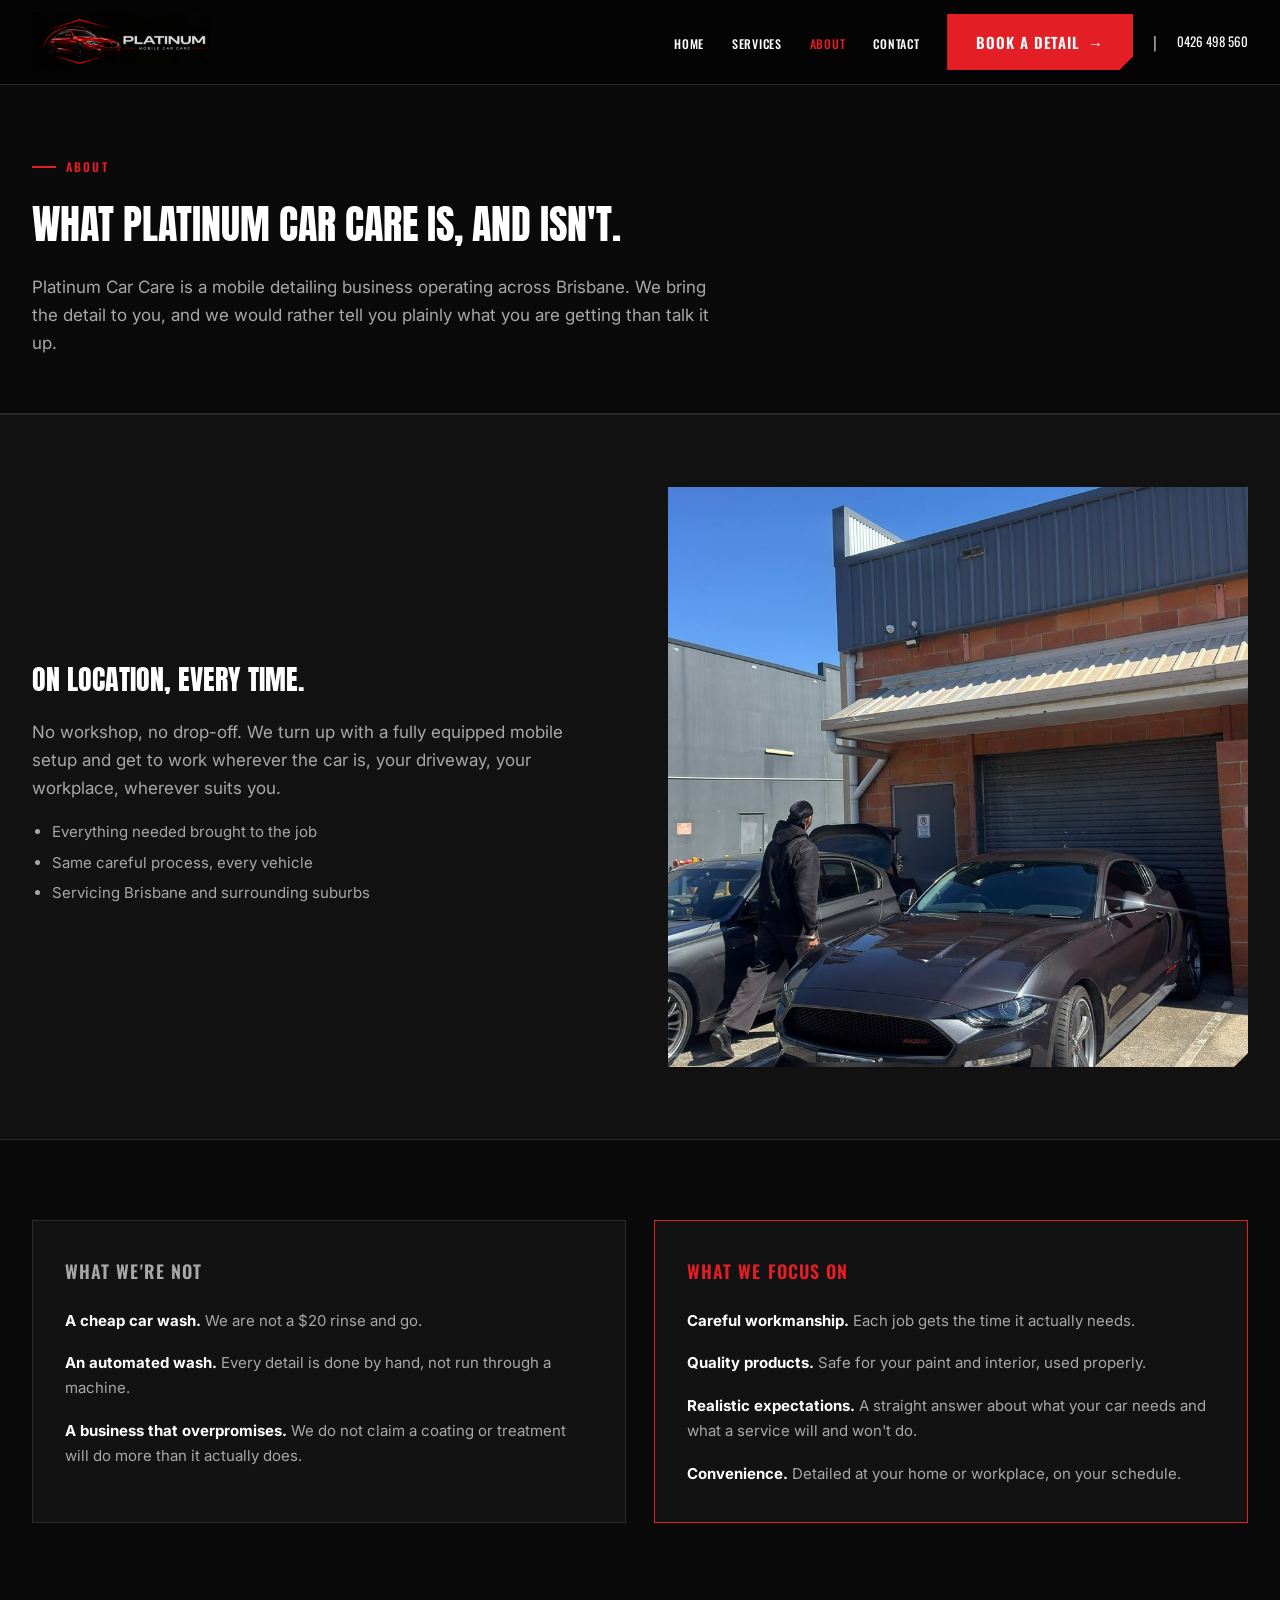
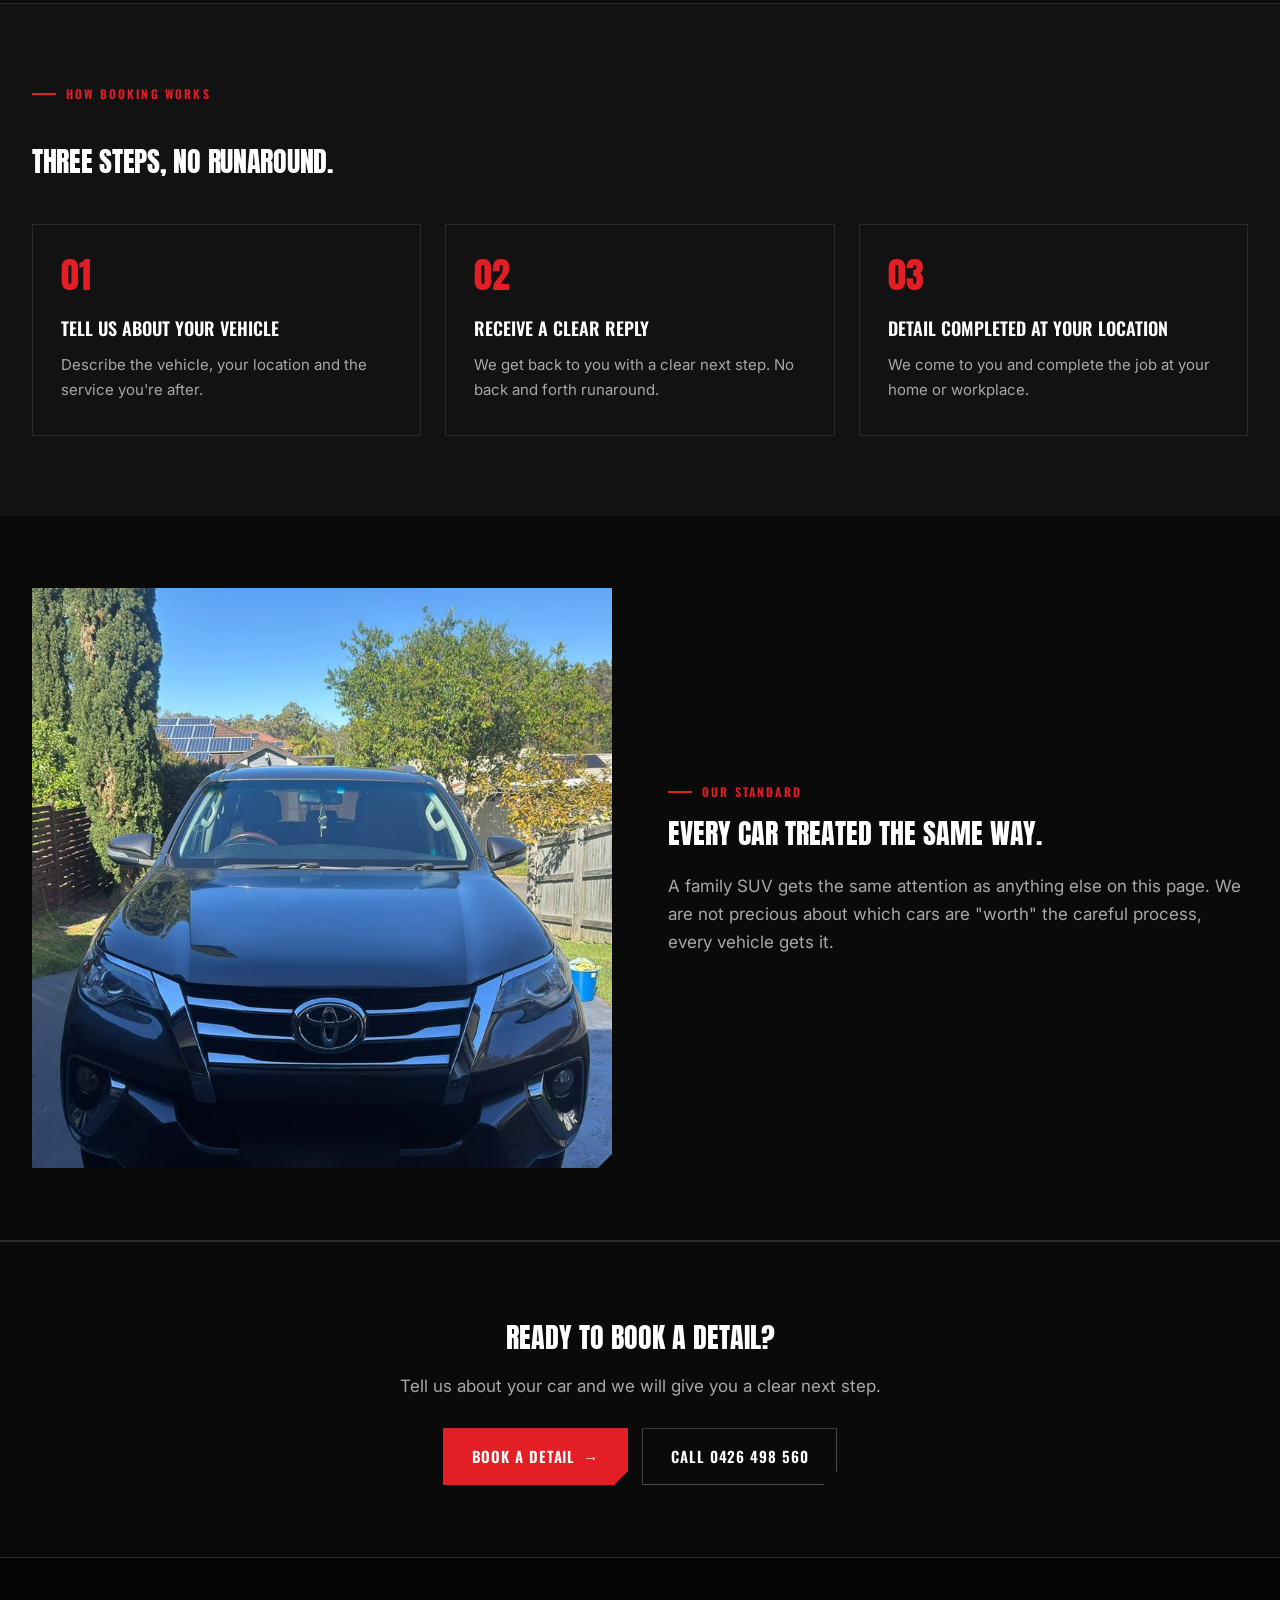
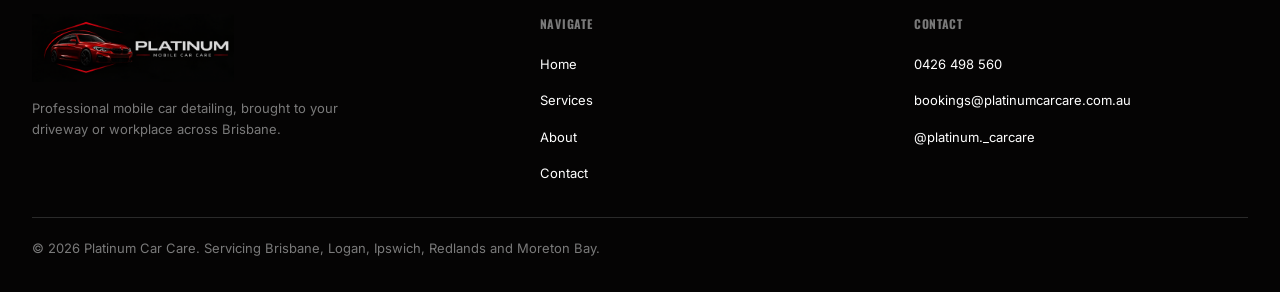
==== commit cec018fc: "Bigger logo, matched footer, more/bigger photo sections Header logo 40px -> 60px, footer logo 44px -" ====
--- a/about.html
+++ b/about.html
@@ -131,6 +131,22 @@
     </div>
   </section>
 
+  <section class="service-detail is-reveal" aria-labelledby="every-car-heading">
+    <div class="service-detail__inner">
+      <div class="service-detail__media">
+        <img src="images/gallery-toyota-fortuner.jpg" alt="Toyota Fortuner detailed in a driveway" loading="lazy" width="788" height="1400">
+      </div>
+      <div>
+        <div class="section-heading__eyebrow">
+          <span class="bar" aria-hidden="true"></span>
+          <span class="label">Our Standard</span>
+        </div>
+        <h2 class="service-detail__title" id="every-car-heading">Every Car Treated The Same Way.</h2>
+        <p class="service-detail__desc">A family SUV gets the same attention as anything else on this page. We are not precious about which cars are "worth" the careful process, every vehicle gets it.</p>
+      </div>
+    </div>
+  </section>
+
   <section class="section section--divider cta is-reveal" aria-labelledby="cta-heading">
     <h2 class="cta__title" id="cta-heading">Ready To Book A Detail?</h2>
     <p class="cta__lede">Tell us about your car and we will give you a clear next step.</p>
--- a/styles.css
+++ b/styles.css
@@ -208,7 +208,7 @@
   font-family: var(--font-heading);
 }
 
-.site-header__logo img { height: 40px; width: auto; }
+.site-header__logo img { height: 60px; width: auto; }
 
 .nav-toggle {
   display: none;
@@ -625,15 +625,15 @@
 
 .gallery-grid {
   display: grid;
-  grid-template-columns: repeat(5, 1fr);
-  gap: 16px;
+  grid-template-columns: repeat(3, 1fr);
+  gap: 20px;
   margin-top: 40px;
 }
-@media (max-width: 1100px) {
-  .gallery-grid { grid-template-columns: repeat(3, 1fr); }
+@media (max-width: 900px) {
+  .gallery-grid { grid-template-columns: repeat(2, 1fr); }
 }
 @media (max-width: 560px) {
-  .gallery-grid { grid-template-columns: repeat(2, 1fr); gap: 10px; }
+  .gallery-grid { grid-template-columns: 1fr; gap: 16px; max-width: 420px; margin-left: auto; margin-right: auto; }
 }
 
 .gallery-item {
@@ -818,7 +818,7 @@
 /* ---------- Footer ---------- */
 
 .site-footer {
-  background: var(--black-1);
+  background: var(--header-bg);
   border-top: var(--border-hairline);
   padding: 56px var(--container-pad) 32px;
 }
@@ -832,7 +832,7 @@
 @media (max-width: 700px) {
   .site-footer__grid { grid-template-columns: 1fr; gap: 28px; }
 }
-.site-footer__logo { height: 44px; width: auto; margin-bottom: 16px; }
+.site-footer__logo { height: 68px; width: auto; margin-bottom: 16px; }
 .site-footer__blurb {
   color: var(--text-muted);
   font-size: var(--text-body-sm);
@@ -1146,6 +1146,16 @@
   flex-direction: column;
   gap: 32px;
 }
+.contact-aside__media {
+  clip-path: var(--diagonal-clip);
+  aspect-ratio: 4 / 5;
+  overflow: hidden;
+}
+.contact-aside__media img {
+  width: 100%;
+  height: 100%;
+  object-fit: cover;
+}
 .contact-card {
   background: var(--bg-surface);
   border: var(--border-hairline);
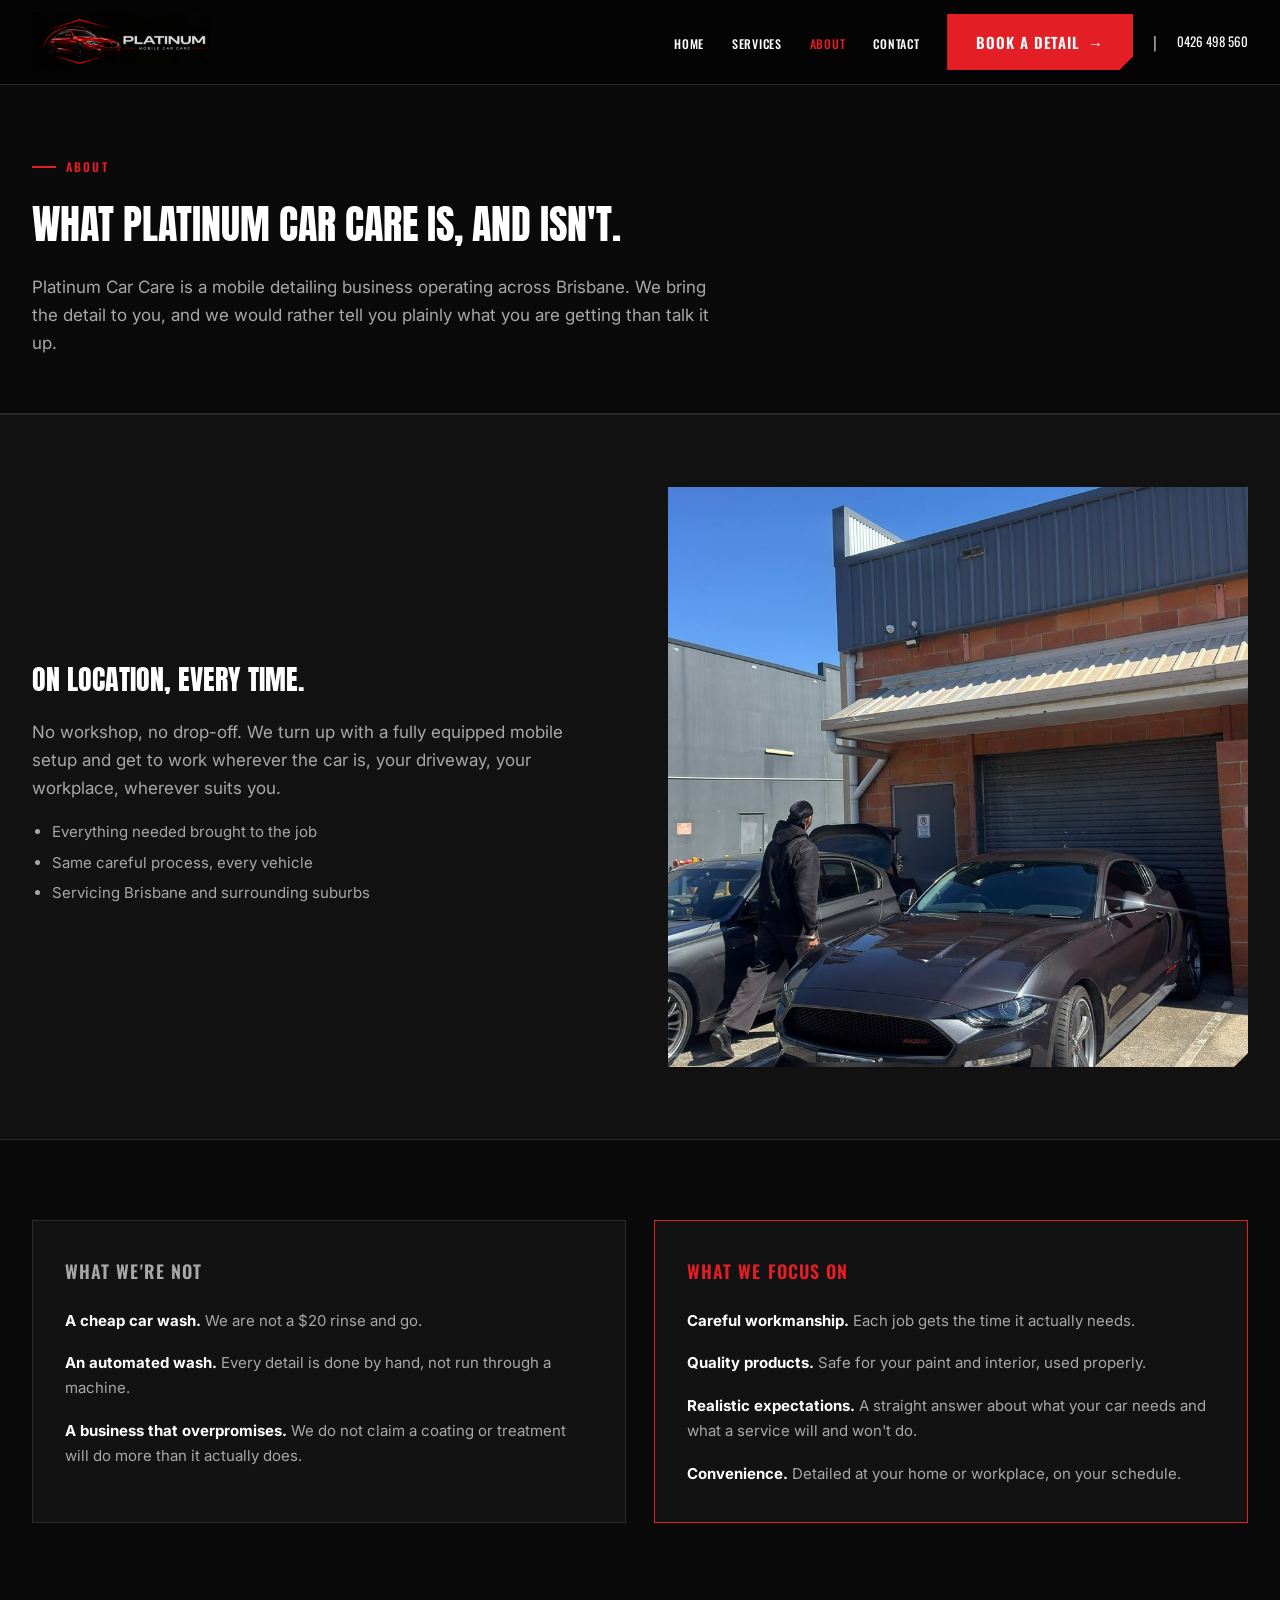
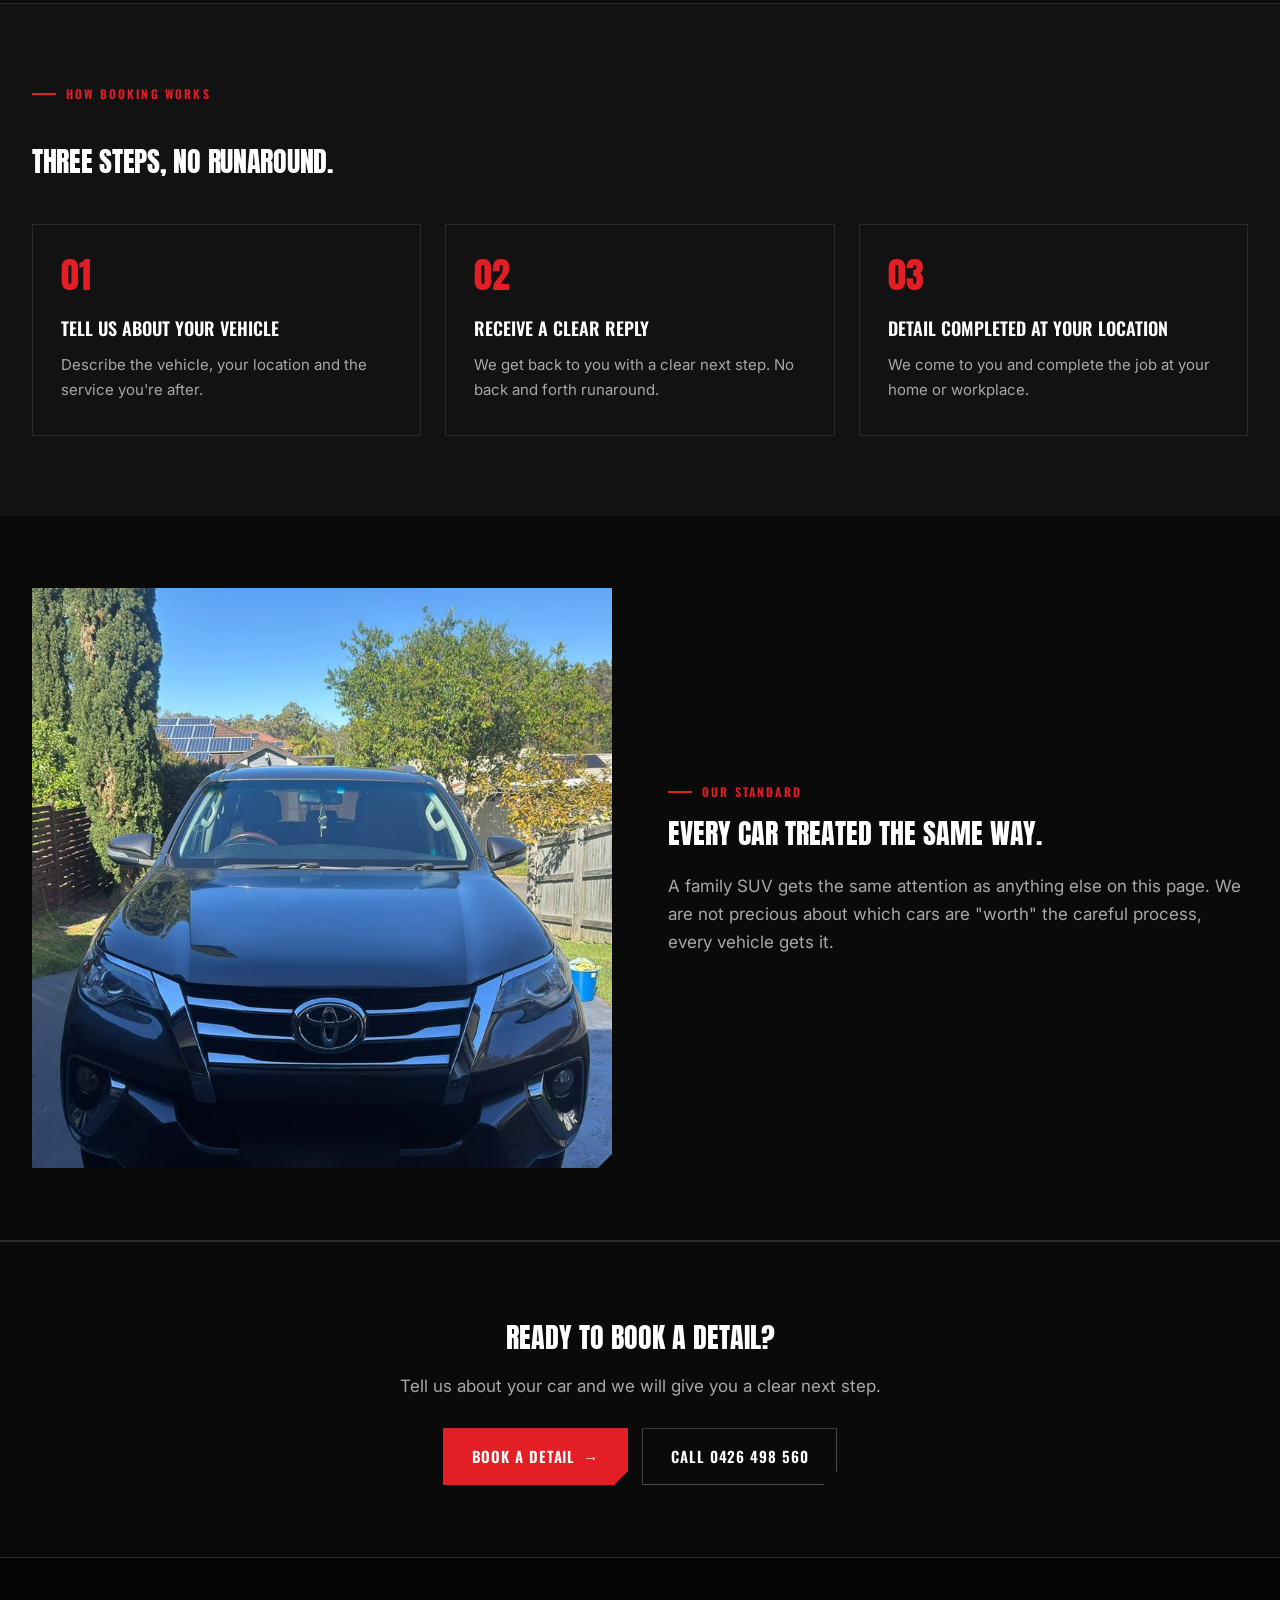
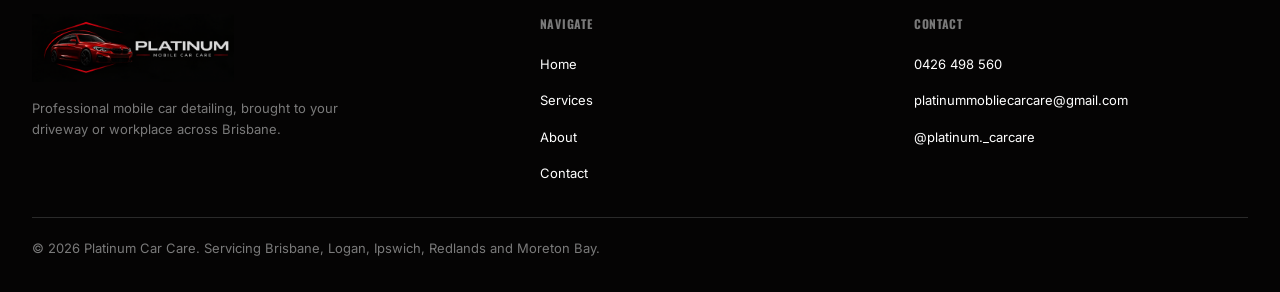
==== commit f9b87490: "Update contact email to platinummobliecarcare@gmail.com Co-Authored-By: Claude Sonnet 5.5 <noreply@a" ====
--- a/about.html
+++ b/about.html
@@ -177,7 +177,7 @@
       <h3 class="site-footer__heading">Contact</h3>
       <ul class="site-footer__links">
         <li><a href="tel:0426498560">0426 498 560</a></li>
-        <li><a href="mailto:bookings@platinumcarcare.com.au">bookings@platinumcarcare.com.au</a></li>
+        <li><a href="mailto:platinummobliecarcare@gmail.com">platinummobliecarcare@gmail.com</a></li>
         <li><a href="https://instagram.com/platinum._carcare">@platinum._carcare</a></li>
       </ul>
     </div>
--- a/styles.css
+++ b/styles.css
@@ -571,7 +571,10 @@
   position: relative;
   aspect-ratio: 1 / 1;
 }
+.service-card__media { overflow: hidden; }
 .service-card__media img {
+  position: absolute;
+  inset: 0;
   width: 100%;
   height: 100%;
   object-fit: cover;
@@ -601,6 +604,17 @@
   font-size: var(--text-heading-lg);
   color: var(--white);
   margin: 0 0 8px;
+  display: flex;
+  align-items: baseline;
+  justify-content: space-between;
+  gap: 10px;
+}
+.service-card__price {
+  font-family: var(--font-display);
+  font-weight: 400;
+  color: var(--red-1);
+  font-size: var(--text-heading-lg);
+  white-space: nowrap;
 }
 .service-card__desc {
   font-family: var(--font-body);
@@ -734,31 +748,50 @@
   color: var(--text-secondary);
   font-size: var(--text-body-lg);
   line-height: var(--leading-relaxed);
-  margin: 20px 0 24px;
+  margin: 20px 0 0;
   max-width: 640px;
-}
-.area-tags {
-  display: flex;
-  gap: 12px;
-  flex-wrap: wrap;
-  margin: 0 0 20px;
-  padding: 0;
-  list-style: none;
-}
-.area-tags li {
-  border: var(--border-hairline);
-  padding: 10px 18px;
-  font-family: var(--font-heading);
-  font-size: var(--text-label);
-  letter-spacing: var(--tracking-wide);
-  text-transform: uppercase;
-  color: var(--white);
 }
 .area-note {
   color: var(--text-muted);
   font-size: var(--text-body-md);
-  margin: 0;
-}
+  margin: 18px 0 0;
+}
+.area-map {
+  position: relative;
+  clip-path: var(--diagonal-clip);
+  aspect-ratio: 4 / 3;
+  background: var(--bg-surface);
+  border: var(--border-hairline);
+  overflow: hidden;
+}
+.area-map iframe {
+  display: block;
+  width: 100%;
+  height: 100%;
+  border: 0;
+  /* Dims Google's light default map so it doesn't blast a bright white
+     rectangle onto the dark page. Deliberately just brightness/contrast/
+     saturation, not invert()+hue-rotate() (the common "dark mode maps"
+     trick): that can shift map colors unpredictably and there was no way
+     to preview the result in this environment, so this stays conservative. */
+  filter: brightness(0.8) contrast(1.05) saturate(0.85);
+}
+
+/* ---------- Pricing disclaimer (fine print, not a warning) ---------- */
+
+.price-disclaimer {
+  color: var(--text-muted);
+  font-size: var(--text-body-sm);
+  line-height: var(--leading-relaxed);
+  margin: 0;
+  max-width: 640px;
+}
+.price-disclaimer--section {
+  margin-top: 32px;
+  padding-top: 20px;
+  border-top: var(--border-hairline);
+}
+.price-disclaimer--grid { margin-top: 24px; }
 
 /* ---------- FAQ ---------- */
 
@@ -945,6 +978,46 @@
   padding-left: 20px;
 }
 .service-detail__list li + li { margin-top: 6px; }
+.service-detail .hero__ctas { margin-top: 28px; }
+.service-detail__note {
+  color: var(--text-muted);
+  font-size: var(--text-body-sm);
+  line-height: var(--leading-relaxed);
+  margin: 14px 0 0;
+}
+.service-detail__price {
+  display: flex;
+  align-items: baseline;
+  gap: 10px;
+  margin: 8px 0 16px;
+}
+.service-detail__price .amount {
+  font-family: var(--font-display);
+  font-weight: 400;
+  color: var(--red-1);
+  font-size: 2.5rem;
+  line-height: 1;
+}
+.service-detail__price .unit {
+  font-family: var(--font-heading);
+  font-size: var(--text-label);
+  letter-spacing: var(--tracking-wide);
+  text-transform: uppercase;
+  color: var(--text-muted);
+}
+.service-detail__quote-tag {
+  display: inline-flex;
+  align-items: center;
+  border: var(--border-hairline);
+  padding: 8px 14px;
+  margin: 8px 0 16px;
+  font-family: var(--font-heading);
+  font-weight: 600;
+  font-size: var(--text-label);
+  letter-spacing: var(--tracking-wide);
+  text-transform: uppercase;
+  color: var(--text-secondary);
+}
 .service-detail__media {
   position: relative;
   clip-path: var(--diagonal-clip);
@@ -952,9 +1025,6 @@
   overflow: hidden;
   background: var(--bg-surface);
 }
-/* The one source photo shot landscape gets its own natural ratio instead of
-   being force-cropped square. */
-.service-detail__media--wide { aspect-ratio: 16 / 9; }
 .service-detail__media img,
 .service-detail__media video {
   width: 100%;
